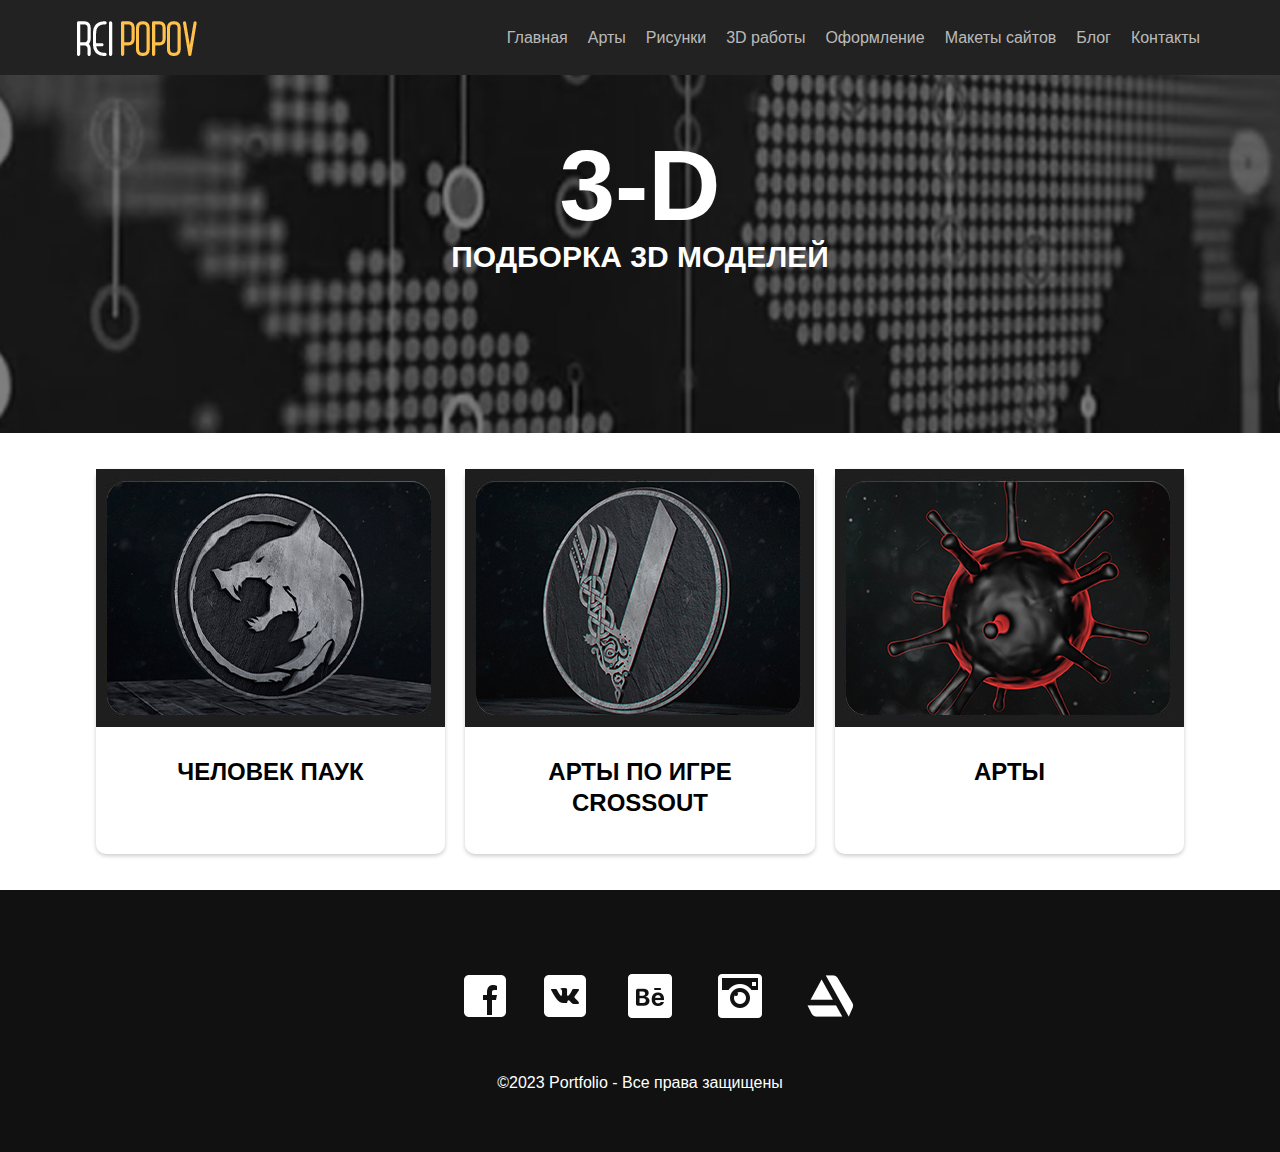
==== 3d_works.html @ 27c58005 "Add files via upload" ====
<!DOCTYPE html>
<html lang="en">
  <head>
    <meta charset="UTF-8" />
    <meta http-equiv="X-UA-Compatible" content="IE=edge" />
    <link rel="stylesheet" href="reset.css" />
    <link rel="stylesheet" href="style.css" />
    <title>Adaptive header for site</title>
    
  </head>
  <body>
    <nav class="navbar">
      <div class="container">
        <div class="navbar__wrap">
          <div class="hamb">
            <div class="hamb__field" id="hamb">
              <span class="bar"></span> <span class="bar"></span>
              <span class="bar"></span>
              
            </div>
          </div>
          <div class="logo">
            <img src="img/Logo/logo.png" alt="">
          </div>
          <ul class="menu" id="menu">
            <li><a href="index.html">Главная</a></li>
            <li><a href="art.html">Арты</a></li>
            <li><a href="drawings.html">Рисунки</a></li>
            <li><a href="3d_works.html">3D работы</a></li>
            <li><a href="design.html">Оформление</a></li>
            <li><a href="layouts.html">Макеты сайтов</a></li>
            <li><a href="blog.htm">Блог</a></li>
            <li><a href="contacts.html">Контакты</a></li>
          </ul>
        </div>
      </div>
    </nav>
    <div class="popup" id="popup"></div>

     <!-- Продолжение вашего кода .. -->
     <script src="./script.js"></script>


     <!--Intro-->
   <div class="intro_3d">
      <div class="container">
         <div class="intro_inner">
            <h3 class="span"> 3-D</h3>
            <h1 class="intro_title"> Подборка 3D моделей</h1>
          

         </div>

      </div>
   </div>

   <main class="section">
      <div class="container">
         
        <ul class="projects">
          <li class="project"> 
              <a href="./img/Content/Content_3D/3D NOM 1.jpg">
                  <img src="./img/Content/Content_3D/3D1.png" alt="Project img" class="project__img">
                  <h3 class="project__title">ЧЕЛОВЕК ПАУК</h3>
                  
              </a>
          </li>
              <li class="project">
                  <a href="./img/Content/Content_3D/3D NOM 2.jpg">
                      <img src="./img/Content/Content_3D/3D2.png" alt="Project img" class="project__img">
                      <h3 class="project__title"> АРТЫ ПО ИГРЕ CROSSOUT</h3>
                  </a>
              </li>
              <li class="project">
                  <a href="./img/Content/Content_3D/3D NOM 3.jpg">
                      <img src="./img/Content/Content_3D/3D3.png" alt="Project img" class="project__img">
                      <h3 class="project__title">АРТЫ</h3>
                  </a>
              </li>

          
          </ul>
      </div>
  </main>
  
  <footer class="footer">
    <div class="container">
        <div class="footer__wrapper">
            <ul class="social">
                <li class="social__item"><a href="#!"><img src="./img/Icons/iconka1.png" alt="Link"></a></li >
                <li class="social__item"><a href=" https://vk.com/reipopov"><img src="./img/Icons/iconka2.png" alt="Link"></a></li>
                <li class="social__item"><a href="#!"><img src="./img/Icons/iconka3.png" alt="Link"></a></li>
                <li class="social__item"><a href="#!"><img src="./img/Icons/iconka4.png" alt="Link"></a></li>
                <li class="social__item"><a href="#!"><img src="./img/Icons/iconka5.png" alt="Link"></a></li>
            </ul>
            <div class="copyright">
                <p>©2023 Portfolio - Все права защищены</p>
                
            </div>
        </div>
    </div>
 </footer>
---- style.css ----
body {
    margin: 0;
    font-family: 'Raleway', 'sans-serif';
    font-size: 14px;
    color: #ffffff;

}

*,
*:before,
*::after {
    box-sizing: border-box;
}
/* Отсуствие маркеров===================================*/
li {
    display: inline-block;
  }



a, u {
    text-decoration: none;
  }

h1,
h2,
h3,
h4,
h5,
h6 {
    margin: 0;
}

p {
    margin: 0 0 10px;
}

/* Container===================================*/
.container {
    width: 100%;
    max-width: 1170px;
    margin: 0 auto;
}

/* Header===================================*/
.header {
    width: 100%;
    height: 100px;
    position: absolute;
    top: 0;
    left: 0;
    z-index: 1000;
    height: 100px;
    background-color: #181818;
    
}

.header__inner {
    display: flex;
    justify-content: space-between;
    align-items: center;
    padding: 35px 0;
  

}

/* Nav===================================*/
.nav {
    display: flex;
    font-size: 15px;
    font-weight: 700;
    text-transform: uppercase;
    
}

.nav__link {
    margin-left: 20px;
    color: #fff;
    text-decoration: none;
    opacity: 0.75;
}

.nav__link:first-child {
    margin-left: 0%;
}

.nav__link:hover {
    opacity: 100;
    text-decoration: underline;
    color: #ffb13d;
    transition: opacity .1s linear;
    text-decoration: none;
}


/* Интро главной ===================================*/
.intro {
    display: flex;
    flex-direction: column;
    justify-content: center;
    height: 900px;
    padding: 100px; /* Была ошибка в написании: 100x -> 100px */
    background: url("img/Intro/intro.JPG") center no-repeat;
    background-size: cover; /* Автоматическое масштабирование изображения */
    width: 100%; /* Ширина контейнера будет равна 100% */
    padding: 200px 0;
  }
/* Интро страницы Арт===================================*/
  .intro_art {
    display: flex;
    flex-direction: column;
    justify-content: center;
    align-items: center; /* Чтобы текст был по центру по горизонтали */
    height: 600px; /* Была ошибка в написании: 600x -> 600px */
    padding: 130px 0; /* Отступы сверху и снизу по 40 пикселей */
    background: url("img/intro_art/intro_art1.jpg") center no-repeat;
    background-size: cover; /* Автоматическое масштабирование изображения */
    width: 100%; /* Ширина контейнера будет равна 100% */
  }
  
  .intro_art .text-container {
    text-align: center; /* Выравниваем текст по центру */
  }
  /* Добавим медиа-запросы для адаптивности */
  @media (max-width: 930px) {
    /* Изменение высоты баннера при ширине экрана менее 930px */
    .intro_art  {
        height: 350px; /* Уменьшим высоту баннера на 350px */
    }
}
  





/* Интро страницы Макетов ux===================================*/
.intro_maketux {
    display: flex;
    flex-direction: column;
    justify-content: center;
    align-items: center; /* Чтобы текст был по центру по горизонтали */
    height: 600px; /* Была ошибка в написании: 600x -> 600px */
    padding: 130px 0; /* Отступы сверху и снизу по 40 пикселей */
    background: url("img/Intro_maketux/intro_maketux.jpg") center no-repeat;
    background-size: cover; /* Автоматическое масштабирование изображения */
    width: 100%; /* Ширина контейнера будет равна 100% */
  }
  
  .intro_art .text-container {
    text-align: center; /* Выравниваем текст по центру */
  }
  /* Добавим медиа-запросы для адаптивности */
  @media (max-width: 930px) {
    /* Изменение высоты баннера при ширине экрана менее 930px */
    .intro_maketux {
        height: 350px; /* Уменьшим высоту баннера на 350px */
    }
}
  















/* Интро страницы рисунков===================================*/
  .intro_drawings {
    display: flex;
    flex-direction: column;
    justify-content: center;
    align-items: center; /* Чтобы текст был по центру по горизонтали */
    height: 600px; /* Была ошибка в написании: 600x -> 600px */
    padding: 130px 0; /* Отступы сверху и снизу по 40 пикселей */
    background: url("img/intro_drawings/intro_drawings1.jpg") center no-repeat;
    background-size: cover; /* Автоматическое масштабирование изображения */
    width: 100%; /* Ширина контейнера будет равна 100% */
  }
  
  .intro_drawings .text-container {
    text-align: center; /* Выравниваем текст по центру */
  }

  /* Добавим медиа-запросы для адаптивности */
@media (max-width: 930px) {
    /* Изменение высоты баннера при ширине экрана менее 930px */
    .intro_drawings {
        height: 350px; /* Уменьшим высоту баннера на 350px */
    }
}


  
/* Интро страницы контакты===================================*/
.intro_contact {
    display: flex;
    flex-direction: column;
    justify-content: center;
    align-items: center; /* Чтобы текст был по центру по горизонтали */
    height: 600px; /* Была ошибка в написании: 600x -> 600px */
    padding: 130px 0; /* Отступы сверху и снизу по 40 пикселей */
    background: url("img/intro_contact/intro_contact1.jpg") center no-repeat;
    background-size: cover; /* Автоматическое масштабирование изображения */
    width: 100%; /* Ширина контейнера будет равна 100% */
  }
  
  .intro_contact .text-container {
    text-align: center; /* Выравниваем текст по центру */
  }

/* Добавим медиа-запросы для адаптивности */
@media (max-width: 930px) {
    /* Изменение высоты баннера при ширине экрана менее 930px */
    .intro_contact{
        height: 350px; /* Уменьшим высоту баннера на 350px */
    }
}

/* Интро страницы 3Д===================================*/
.intro_3d {
    display: flex;
    flex-direction: column;
    justify-content: center;
    align-items: center; /* Чтобы текст был по центру по горизонтали */
    height: 600px; /* Была ошибка в написании: 600x -> 600px */
    padding: 130px 0; /* Отступы сверху и снизу по 40 пикселей */
    background: url("img/intro_3d/intro_3d.jpg") center no-repeat;
    background-size: cover; /* Автоматическое масштабирование изображения */
    width: 100%; /* Ширина контейнера будет равна 100% */
  }
  
  .intro_contact .text-container {
    text-align: center; /* Выравниваем текст по центру */
  }

/* Добавим медиа-запросы для адаптивности */
@media (max-width: 930px) {
    /* Изменение высоты баннера при ширине экрана менее 930px */
    .intro_3d {
        height: 350px; /* Уменьшим высоту баннера на 350px */
    }
}


  
  

/* Интро страницы рисунков===================================*/
.intro_news1 {
    display: flex;
    flex-direction: column;
    justify-content: center;
    align-items: center; /* Чтобы текст был по центру по горизонтали */
    height: 250px; /* Была ошибка в написании: 600x -> 600px */
    padding: 130px 0; /* Отступы сверху и снизу по 40 пикселей */
    background: url("img/intro_news1/intro_news1.png") center no-repeat;
    background-size: cover; /* Автоматическое масштабирование изображения */
    width: 100%; /* Ширина контейнера будет равна 100% */
  }
  
  .intro_news1 .text-container {
    text-align: center; /* Выравниваем текст по центру */
  }








/* Интро страницы Блог =================================== */
.intro_blog {
    display: flex;
    flex-direction: column;
    justify-content: center;
    align-items: center;
    height: 600px;
    padding: 130px 0;
    background: url("img/intro_3d/intro_3d.jpg") center no-repeat;
    background-size: cover;
    width: 100%;
}

.intro_blog .container {
    text-align: center;
}

/* Добавим медиа-запросы для адаптивности */
@media (max-width: 930px) {
    /* Изменение высоты баннера при ширине экрана менее 930px */
    .intro_blog {
        height: 350px; /* Уменьшим высоту баннера на 350px */
    }
}


/* Интро страницы UX =================================== */
.intro_ux {
    display: flex;
    flex-direction: column;
    justify-content: center;
    align-items: center;
    height: 600px;
    padding: 130px 0;
    background: url("img/intro_3d/intro_3d.jpg") center no-repeat;
    background-size: cover;
    width: 100%;
}

.intro_blog .container {
    text-align: center;
}

/* Добавим медиа-запросы для адаптивности */
@media (max-width: 930px) {
    /* Изменение высоты баннера при ширине экрана менее 930px */
    .intro_ux {
        height: 350px; /* Уменьшим высоту баннера на 350px */
    }
}




/* Интро страницы Блог =================================== */
.intro_ux1 {
    display: flex;
    flex-direction: column;
    justify-content: center;
    align-items: center;
    height: 600px;
    padding: 130px 0;
    background: url("img/intro_uxwebsite1\ эки\ дос/intro_drawings1.jpg") center no-repeat;
    background-size: cover;
    width: 100%;
}
/* Добавим медиа-запросы для адаптивности */
@media (max-width: 930px) {
    /* Изменение высоты баннера при ширине экрана менее 930px */
    .intro_ux1 {
        height: 350px; /* Уменьшим высоту баннера на 350px */
    }
}



   /* Биография на главной "Обо мне"===================================*/

  .biography {
    
    font-size: 16px; /* Размер текста */
    color: black; /* Цвет текста */
    font-family: 'Roboto', sans-serif; /* Шрифт Roboto или аналогичный */
    
    /* Другие свойства, если необходимо */
    width: 100%;
    margin: 0 auto;
    width: 100%;
    max-width: 1170px;
    margin: 0 auto;
    

  }

  
  

  .biography2 {
    
    font-size: 16px; /* Размер текста */
    color: black; /* Цвет текста */
    font-family: 'Roboto', sans-serif; /* Шрифт Roboto или аналогичный */
    
    /* Другие свойства, если необходимо */
    width: 100%;
    margin: 0 auto;
    width: 100%;
    max-width: 1170px;
    margin: 0 auto;
    padding: 10px 10px 10px;
    
    

  }
  .otstupy-izobrazheniye-slevo img {
    float: left;
    padding: 0 18px 18px 0;
    }




 



/* Мои скилы в программах */
.skills {
    text-align: right; /* Выравниваем текст по правому краю */
    padding-right: 20px; /* Добавляем правый отступ */
    line-height: 40px; /* Устанавливаем высоту строки для вертикального выравнивания текста внутри полосы навыка и расширения высоты контейнера */
    color: white; /* Цвет текста белый */
}

/* Каждый навык со своими стилями и закругленными углами */
.html {
    width: 90%;
    background-color: #1f1f1f; /* Зеленый цвет фона */
    border-radius: 20px; /* Закругление углов на 20px */
}

.css {
    width: 80%;
    background-color: #1f1f1f; /* Синий цвет фона */
    border-radius: 20px; /* Закругление углов на 20px */
}

.js {
    width: 70%;
    background-color: #303030; /* Красный цвет фона */
    border-radius: 20px; /* Закругление углов на 20px */
}

.php {
    width: 60%;
    background-color: #303030; /* Темно-серый цвет фона */
    border-radius: 20px; /* Закругление углов на 20px */
}
  
  



/* Прямоугольник===================================*/
.intro_inner {
    width: 100%;
    max-width: 970px;
    margin: 0 auto;
    text-align: center;
}
 
.intro_title {
    margin: 0 0 30px;
    font-family: 'Open Sans', Sans-serif;
    font-size: 30px;
    line-height: 1.1;
    color: #fff;
    font-weight: 700;
    text-transform: uppercase;
    text-align: center;
    
}


/* Button===================================*/
.btn {
    display: inline-block;
    background: #ffb13d;
    color: rgb(43, 43, 43);
    padding: 1rem 1.1rem;
    text-decoration: none;
    border-radius: 4px;
    text-decoration: none;


    
}


/* Feature===================================*/
.features {
    display: flex;
    flex-wrap: wrap;
    margin: 100px 0;
}

.features_item {
    padding: 0 20px;
    width: 33.33333%;
    margin:25px 0 ;

    text-align: center;
    color: #000; 
}

.features_icon{
    margin-bottom: 25px;

}

.features_title{
    margin-bottom: 20px;
    font-size: 14px;
    color:  #2d3033;
    font-weight: 700;
    text-transform:uppercase ;
 
}
 
.features_text{
     font-size:14px;
     line-height: 1.5;
     color: #6c7279

}

/* Добавим медиа-запрос БЛОКА */
.span {
    margin: 0 0px 30px;
    margin-top: 30px;
    font-family: 'Open Sans', Sans-serif;
    font-size: 100px;
    line-height: 1.1;
    color: #fff;
    font-weight: 700;
    text-transform: uppercase;
    text-align: center;
    width: 100%;
    max-width: 1170px;
    margin: 0 auto;
}

/* Добавим медиа-запрос для адаптивности */
@media (max-width: 930px) {
    .span {
        font-size: 50px; /* Изменяем размер шрифта на 20px при ширине экрана менее 500px */
    }
}




.span2{
    margin: 0 0 30px;
    margin-top: 30px;
    font-family: 'Open Sans', Sans-serif;
    font-size: 50px;
    line-height: 1.1;
    color: #111111;
    font-weight: 700;
    text-transform: uppercase;
    text-align: center;
    

}


.intro_title1 {
    margin: 0 0 30px;
    font-family: 'Open Sans', Sans-serif;
    font-size: 30px;
    line-height: 1.1;
    color: rgb(0, 0, 0);
    font-weight: 700;
    text-transform: uppercase;
    text-align: center;


}



/* Projects по категориям */

.projects {
    display: flex;
    justify-content: center;
    flex-wrap: wrap;
    column-gap: 10px;
    row-gap: 30px;
    padding: 20px 20px;
}

.project {
    max-width: 350px;
    background-color: var(--project-card-bg);
    box-shadow: var(--box-shadow);
    border-radius: 10px;
    margin: 0 5px; /* Добавляем отступ по бокам (10px) */
    box-shadow: 0px 2px 4px rgba(5, 5, 5, 0.2);
    /* время появления тени */
    transition: box-shadow 0.5s;
}

.project:hover {
    /* тень при наведении */
    box-shadow: 0px 6px 15px rgba(5, 5, 5, 0.2);
}

.project__img1 {
    border-radius: 15px;
    display: block;
    margin: 0 auto; /* Центрировать изображение по горизонтали */
    margin-top: 0px; /* Добавить верхний отступ для выравнивания по тексту */
}

.project__title {
    padding: 15px 20px 25px;
    font-weight: 700;
    font-size: 24px;
    line-height: 1.3;
    color: var(--project-card-text);
    text-align: center;
    color: #000000; /* Изначальный цвет текста (черный) */
    text-decoration: none;
    margin-top: 10px;
    margin-bottom: 10px;
    display: flex;
    justify-content: center;
    flex-wrap: wrap;
    column-gap: 10px;
    row-gap: 10px;
}

.project__title:hover {
    color: #ffb62f; /* Цвет текста при наведении (красный) */
    text-decoration: none !important; /* Убираем подчеркивание при наведении */
}

/* Project details */

.project-details {
    
    
    margin: 0 auto;
    max-width: 865px;
    display: flex;
    flex-direction: column;
    align-items: center;
    text-align: center;
    
}

.project-details__cover {
    max-width: 100%;
    margin-bottom: 40px;
    box-shadow: 0px 15px 35px rgba(0, 0, 0, 0.25);
    border-radius: 50px;
    width: 60px;
    
}

.project-details__desc {
    
    margin-bottom: 30px;
    font-weight: 700;
    font-size: 24px;
    line-height: 1.3;
}



/* Content list */
.content-list {
    margin: 0 auto;
    max-width: 570px;
    display: flex;
    flex-direction: column;
    align-items: center;
    row-gap: 40px;
    text-align: center;
    
}

.content-list a {
    color: var(--accent);
}

.content-list__item {
    font-size: 18px;
    line-height: 1.5;
}

.content-list__item p + p {
    margin-top: 0.5em;
}





/* Новостной блок */
.news-item {
    display: flex;
    align-items: flex-start; /* Align items to the top */
    margin-bottom: 20px; /* Add some space between news items */
    background-color: #fff;
    border-radius: 10px;
    box-shadow: 0 0 20px rgba(0, 0, 0, 0.1);
    padding: 20px;
}
/* Добавим медиа-запросы для адаптивности */
@media (max-width: 500px) {
    /* Изменение стилей для блока при ширине экрана менее 768px */
    .news-content {
        display: block; /* Сделаем блок столбцовым для мобильных устройств */
        padding: 10px; /* Уменьшим отступы */
    }
}
@media (max-width: 500px) {
    /* Изменение стилей для блока при ширине экрана менее 768px */
    .news-content2 {
        display: block; /* Сделаем блок столбцовым для мобильных устройств */
        padding: 10px; /* Уменьшим отступы */
    }
}






.news-item .project__img {
    border-radius: 15px;
    margin-right: 20px; /* Adjust the margin between image and text */
    max-width: 200px; /* Adjust the maximum width of the image */
}

.news-item .news-content {
    flex: 1;
    margin-left: 10px; /* Add left margin to create space between image and text */
}

.news-item .project__title2 {
    font-weight: 700;
    font-size: 24px;
    line-height: 1.3;
    margin-bottom: 10px;
    text-decoration: none;
    color: #000000;
}

.news-item .news-text {
    font-weight: 400;
    font-size: 16px;
    line-height: 1.5;
    color: #000000;
    margin-bottom: 10px; /* Add some space below the description */
}

.news-item .read-more-button {
    background-color: #000;
    color: #fff;
    padding: 10px 20px;
    border: none;
    border-radius: 5px;
    cursor: pointer;
}

.news-item .read-more-button:hover {
    background-color: #252525; /* Light gray on hover */
}


/* Apply styles for screens with a maximum width of 900px */
@media (max-width: 900px) {
    .news-item {
        flex-direction: column;
        align-items: flex-start; /* Align items to the top */
    
        }
        .news-item {
            align-items: center; /* Align items to the center */
        }
    }



    .news-item .project__img {
        margin-bottom: 10px; /* Add some space below the image */
        margin-right: 0; /* Remove margin to image */
    }













/* box с тенью для uxweb */
.ux {
    display: flex;
    align-items: flex-start;
    margin-bottom: 20px;
    background-color: #fff;
    border-radius: 10px;
    box-shadow: 0 0 20px rgba(0, 0, 0, 0.1);
    padding: 25px;
    max-width: 100%; /* Максимальная ширина изображения равна ширине контейнера */
    height: auto; /* Позволяет изображению сохранять пропорции при уменьшении ширины */
}
.ux.project__img {
    border-radius: 10px;
    margin-right: 10px; /* Adjust the margin between image and text */
    max-width: 1100px; /* Adjust the maximum width of the image */
    display: flex;
    align-items: flex-start; /* Align items to the top */
    padding: 25px;
    
    max-width: 100%;
    height: auto;
}

.ux .news-content {
    flex: 1;
    margin-left: 10px; /* Add left margin to create space between image and text */
}

.ux .project__title2 {
    font-weight: 700;
    font-size: 24px;
    line-height: 1.3;
    margin-bottom: 10px;
    text-decoration: none;
    color: #000000;
}

.ux .news-text {
    font-weight: 400;
    font-size: 16px;
    line-height: 1.5;
    color: #000000;
    margin-bottom: 10px; /* Add some space below the description */
}




























/* Content list */

.content-list2 {
    margin: 0 auto;
    max-width: 570px;
    display: flex;
    flex-direction: column;
    align-items: center;
    row-gap: 40px;
    text-align: center;
    
}

.content-list2 a {
    color: var(--accent);
}

.content-list__item2 {
    font-size: 18px;
    line-height: 1.5;
}

.content-list__item2 p + p {
    margin-top: 0.5em;
}











/* Contacts*/

body5 {
    font-family: Arial, sans-serif;
    display: flex;
    justify-content: center;
    align-items: center;
    height: 100vh;
    margin: 0;
    background-color: #ffffff;
}

.container5 {
    width: 70%;
    max-width: 800px;
    margin: 0 auto; /* Центрирование контейнера */
    padding: 30px;
    background-color: #fff;
    border-radius: 10px;
    box-shadow: 0 0 20px rgba(0, 0, 0, 0.1);
}

.container5 h2 {
    text-align: center;
    margin-bottom: 20px;
}

.contact-form label {
    display: block;
    margin-bottom: 5px;
}

.contact-form input, 
.contact-form textarea {
    width: calc(100% - 20px); /* Учитываем отступы */
    padding: 10px;
    margin-bottom: 15px;
    border: 1px solid #ccc;
    border-radius: 5px;
    display: block;
    box-sizing: border-box; /* Учитываем отступы и границы в общей ширине элемента */
    box-shadow: 0 2px 5px rgba(0, 0, 0, 0.1); /* Воздушные тени */
}

.contact-form button {
    padding: 10px 20px;
    border: none;
    border-radius: 5px;
    background-color: #0f0f0f;
    color: #fff;
    font-size: 16px;
    cursor: pointer;
    display: block;
    width: 100%; /* Занимает всю доступную ширину */
}

.contact-form button:hover {
    background-color: #333333;
}


/* Add styles for the social icons */
.social-icons {
    display: flex;
    justify-content: flex-start;
    margin-bottom: 20px;
}

.social-icons a {
    font-size: 24px;
    margin-right: 10px;
    color: #000; /* Adjust the color as needed */
    text-decoration: none;
}

.social-icons a:hover {
    color: #ffd13a; /* Light gray on hover */
}


/* Биография "Обо мне" */
.news-item2 {
    display: flex;
    align-items: flex-start; /* Align items to the top */
    margin-bottom: 20px; /* Add some space between news items */
    background-color: #fff;
    border-radius: 10px;
    box-shadow: 0 0 20px rgba(0, 0, 0, 0.1);
    padding: 20px;
}

.news-item2 .project__img2 {
    border-radius: 15px;
    margin-right: 20px; /* Adjust the margin between image and text */
    max-width: 200px; /* Adjust the maximum width of the image */
}

.news-item2 .news-content2 {
    flex: 1;
    margin-left: 10px; /* Add left margin to create space between image and text */
}

.news-item2 .project__title2 {
    font-weight: 700;
    font-size: 24px;
    line-height: 1.3;
    margin-bottom: 10px;
    text-decoration: none;
    color: #000000;
}

.news-item2 .news-text2 {
    font-weight: 400;
    font-size: 16px;
    line-height: 1.5;
    color: #000000;
    margin-bottom: 10px; /* Add some space below the description */
}

.news-item2 .read-more-button {
    background-color: #000;
    color: #fff;
    padding: 10px 20px;
    border: none;
    border-radius: 5px;
    cursor: pointer;
}

.news-item2 .read-more-button:hover {
    background-color: #252525; /* Light gray on hover */
}

/* Добавим медиа-запрос для адаптивности */
@media (max-width: 700px) {
    /* Изменение порядка отображения элементов при ширине экрана менее 700px */
    .news-item2 {
        flex-direction: column; /* Изменяем направление блока на столбцовое */
    }

    .news-item2 .project__img2 {
        margin-bottom: 10px; /* Отступ между изображением и текстом */
        max-width: 100%; /* Изображение будет занимать всю ширину блока */
    }
}
/* Добавим медиа-запрос для адаптивности */





/* Новость 1 в Блоге */

    .header {
        text-align: center;
        text-transform: uppercase;
        color: black;
        font-size: 16px;
      }
      
      .text {
        color: black;
        font-size: 16px;
      }

    
    
      h3 {
        color: black; /* Устанавливаем черный цвет текста */
      }
 




/* Отступ для social-icons */
.social-icons {
    display: flex;
    justify-content: center; /* Центрируем иконки */
    margin-bottom: 20px;
}

.social-icons a {
    font-size: 24px;
    margin: 0 5px; /* Добавляем отступ между иконками */
    color: #000;
    text-decoration: none;
}

.social-icons a:hover {
    color: #ffd13a;
}


/* Make the links transparent */
.biography a {
    opacity: 0.3;
    transition: opacity 0.3s ease;
}

/* Change the opacity on hover */
.biography a:hover {
    opacity: 1;
}




/* Style the links */
.biography a {
    color: #8f8f8f; /* Light gray color */
    transition: color 0.3s ease;
}

/* Change the color on hover */
.biography a:hover {
    color: rgb(255, 195, 82); /* Blue color on hover */
}

/* Rest of your CSS styles... */


/* Медиа-запрос для адаптации стилей на маленьких экранах (мобильные устройства) */
@media (max-width: 767px) {
    .container5 {
        width: 90%;
    }
}




/* Стили для блоков с отзывами */
.testimonials {
    display: flex;
    justify-content: space-between;
    flex-wrap: wrap; /* Разрешить перенос блоков на новую строку */
    margin: -20px; /* Отрицательный отступ, чтобы компенсировать положительный отступ внутри блока отзыва */
}

.testimonial {
    width: 350px; /* Фиксированная ширина блока отзыва (больше 950px) */
    height: 500px; /* Фиксированная высота блока отзыва (больше 950px) */
    background-color: #fff;
    border-radius: 10px;
    padding: 20px;
    box-shadow: 0px 2px 4px rgba(5, 5, 5, 0.2);
    /* Box shadow для "плавающего" эффекта */
    display: flex;
    flex-direction: column;
    align-items: center;
    margin: 20px; /* Отступ между блоками */
}

/* Медиа-запрос для адаптивности при ширине экрана менее 950px */
@media (max-width: 950px) {
    .testimonial {
        width: 350px; /* Фиксированная ширина блока отзыва при адаптации (менее 950px) */
        height: 500px; /* Фиксированная высота блока отзыва при адаптации (менее 950px) */
        margin: 20px auto; /* Центрирование блоков по горизонтали и отступ между блоками */
    }
}

/* Стили для изображения, имени и информации внутри блока отзыва (можете оставить как есть) */
.testimonial__image img {
    width: 100%;
    border-radius: 50%;
    margin-bottom: 5px;
}

.testimonial__name {
    font-size: 20px;
    font-weight: bold;
    margin-bottom: 5px;
    background-color: #ebebeb;
    border-radius: 10px; /* Добавлено свойство для закругления краев */
    padding: 5px 10px; /* Добавлен отступ для имени */
}

.testimonial__info {
    text-align: center;
}

.testimonial__comment {
    font-size: 16px;
    color: #666;
}




.image-container {
    cursor: pointer;
}

.image-container img {
    max-width: 100%;
    max-height: 100%;
}

.image-container.fullscreen {
    position: fixed;
    top: 0;
    left: 0;
    width: 100%;
    height: 100%;
    z-index: 999;
    background-color: rgba(0, 0, 0, 0.9);
    display: flex;
    justify-content: center;
    align-items: center;
}








































/* Footer */

.footer {
    margin-top: auto;
    padding: 60px 0 50px;
    background-color: rgb(17, 17, 17);
    color: var(--header-text);
}

.footer__wrapper {
    display: flex;
    flex-direction: column;
    align-items: center;
    row-gap: 27px;
}

.social {
    display: flex;
    column-gap: 30px;
    align-items: center;
}

.copyright {
    font-size: 16px;
}

.copyright p + p {
    margin-top: 0.5em;
}



.text-with-margin {
    margin-top: 30px;
    margin-bottom: 30px;
    display: flex;
    justify-content: center;
    flex-wrap: wrap;
    column-gap: 35px;
    row-gap: 35px;
    color: #000;
  }



 html {
    height: 100%;
  }
  
  .centered-container {
    text-align: center;
  }
  
        
     
  
  @import url("https://fonts.googleapis.com/css2?family=Roboto:ital,wght@0,100;0,300;0,400;0,500;0,700;0,900;1,100;1,300;1,400;1,500;1,700;1,900&display=swap");

  html {
    box-sizing: border-box;
    height: 100%;
  }
  
  *,
  *::after,
  *::before {
    box-sizing: inherit;
  }
  
  body {
    display: flex;
    flex-direction: column;
    font-family: "Roboto", sans-serif;
    font-size: 16px;
    line-height: 1.2;
    height: 100%;
  }
  
  .container {
    width: 100%;
    max-width: 1170px;
    margin: 0 auto;
    height: 100%;
    padding: 0 15px;
  }
  
  .navbar {
    position: fixed;
    left: 0;
    top: 0;
    width: 100%;
    height: 75px;
    background: #222222;
  }
  
  .navbar__wrap {
    display: flex;
    justify-content: space-between;
    height: 100%;
  }
  
  .hamb {
    display: none;
  }
  
  .popup {
    display: none;
  }
  
  .logo {
    text-decoration: none;
    color: #fff;
    font-size: 20px;
    font-weight: bold;
    text-transform: uppercase;
    display: flex;
    align-items: center;
  }
  
  .menu > li > a {
    text-decoration: none;
  }
  
  .navbar__wrap .menu {
    display: flex;
  }
  
  .navbar__wrap .menu > li {
    display: flex;
    align-items: stretch;
  }
  
  .navbar__wrap .menu > li > a {
    display: flex;
    align-items: center;
    padding: 0 10px;
    color: rgba(255, 255, 255, 0.7);
  }
  
  .navbar__wrap .menu > li > a:hover {
    color: #ffb62f;
  }


  @media (max-width: 1170px) {
    .navbar__wrap .menu {
      display: none;
    }
  
    .hamb {
      display: flex;
      align-items: center;
    }
  
    .hamb__field {
      padding: 10px 20px;
      cursor: pointer;
    }
  
    .bar {
      display: block;
      width: 30px;
      height: 3px;
      margin: 6px auto;
      background-color: #fff;
      transition: 0.2s;
    }
  
    .popup {
      position: fixed;
      top: 75px;
      left: -100%;
      width: 100%;
      height: 100%;
      background-color: #fff;
      z-index: 100;
      display: flex;
      transition: 0.3s;
    }
  
    .popup.open {
      left: 0;
    }
  
    .popup .menu {
      width: 100%;
      height: 100%;
      display: flex;
      flex-direction: column;
      align-items: center;
      justify-content: start;
      padding: 50px 0;
      overflow: auto;
    }
  
    .popup .menu > li {
      width: 100%;
    }
  
    .popup .menu > li > a {
      width: 100%;
      display: flex;
      justify-content: center;
      padding: 20px 0;
      font-size: 20px;
      font-weight: bold;
      color: #3f3f3f;
    }
  
    .popup .menu > li > a:hover {
      background-color: rgba(77, 77, 77, 0.226);
    }
  
    .hamb__field.active .bar:nth-child(2) {
      opacity: 0;
    }
  
    .hamb__field.active .bar:nth-child(1) {
      transform: translateY(8px) rotate(45deg);
    }
  
    .hamb__field.active .bar:nth-child(3) {
      transform: translateY(-8px) rotate(-45deg);
    }
  
    body.noscroll {
      overflow: hidden;
    }
  }
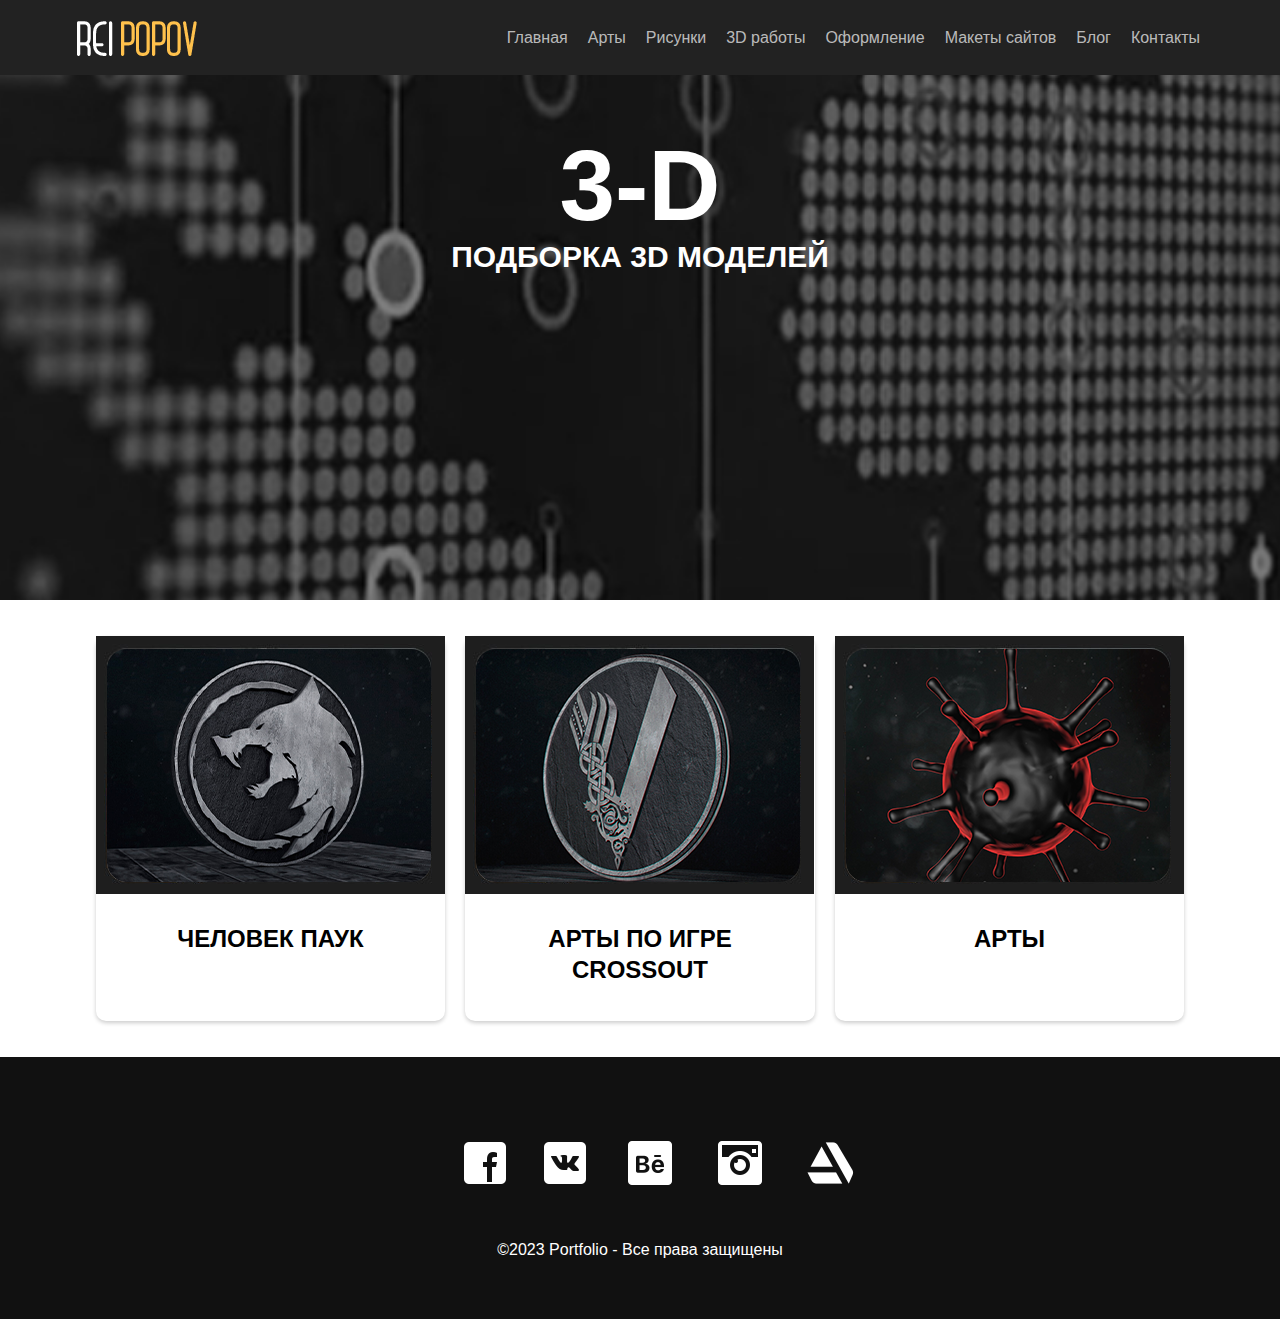
==== commit 1e643338: "Update 3d_works.html" ====
--- a/3d_works.html
+++ b/3d_works.html
@@ -1,105 +1,111 @@
-<!DOCTYPE html>
-<html lang="en">
-  <head>
-    <meta charset="UTF-8" />
-    <meta http-equiv="X-UA-Compatible" content="IE=edge" />
-    <link rel="stylesheet" href="reset.css" />
-    <link rel="stylesheet" href="style.css" />
-    <title>Adaptive header for site</title>
-    
-  </head>
-  <body>
-    <nav class="navbar">
-      <div class="container">
-        <div class="navbar__wrap">
-          <div class="hamb">
-            <div class="hamb__field" id="hamb">
-              <span class="bar"></span> <span class="bar"></span>
-              <span class="bar"></span>
-              
-            </div>
-          </div>
-          <div class="logo">
-            <img src="img/Logo/logo.png" alt="">
-          </div>
-          <ul class="menu" id="menu">
-            <li><a href="index.html">Главная</a></li>
-            <li><a href="art.html">Арты</a></li>
-            <li><a href="drawings.html">Рисунки</a></li>
-            <li><a href="3d_works.html">3D работы</a></li>
-            <li><a href="design.html">Оформление</a></li>
-            <li><a href="layouts.html">Макеты сайтов</a></li>
-            <li><a href="blog.htm">Блог</a></li>
-            <li><a href="contacts.html">Контакты</a></li>
-          </ul>
-        </div>
-      </div>
-    </nav>
-    <div class="popup" id="popup"></div>
-
-     <!-- Продолжение вашего кода .. -->
-     <script src="./script.js"></script>
-
-
-     <!--Intro-->
-   <div class="intro_3d">
-      <div class="container">
-         <div class="intro_inner">
-            <h3 class="span"> 3-D</h3>
-            <h1 class="intro_title"> Подборка 3D моделей</h1>
-          
-
-         </div>
-
-      </div>
-   </div>
-
-   <main class="section">
-      <div class="container">
-         
-        <ul class="projects">
-          <li class="project"> 
-              <a href="./img/Content/Content_3D/3D NOM 1.jpg">
-                  <img src="./img/Content/Content_3D/3D1.png" alt="Project img" class="project__img">
-                  <h3 class="project__title">ЧЕЛОВЕК ПАУК</h3>
-                  
-              </a>
-          </li>
-              <li class="project">
-                  <a href="./img/Content/Content_3D/3D NOM 2.jpg">
-                      <img src="./img/Content/Content_3D/3D2.png" alt="Project img" class="project__img">
-                      <h3 class="project__title"> АРТЫ ПО ИГРЕ CROSSOUT</h3>
-                  </a>
-              </li>
-              <li class="project">
-                  <a href="./img/Content/Content_3D/3D NOM 3.jpg">
-                      <img src="./img/Content/Content_3D/3D3.png" alt="Project img" class="project__img">
-                      <h3 class="project__title">АРТЫ</h3>
-                  </a>
-              </li>
-
-          
-          </ul>
-      </div>
-  </main>
-  
-  <footer class="footer">
-    <div class="container">
-        <div class="footer__wrapper">
-            <ul class="social">
-                <li class="social__item"><a href="#!"><img src="./img/Icons/iconka1.png" alt="Link"></a></li >
-                <li class="social__item"><a href=" https://vk.com/reipopov"><img src="./img/Icons/iconka2.png" alt="Link"></a></li>
-                <li class="social__item"><a href="#!"><img src="./img/Icons/iconka3.png" alt="Link"></a></li>
-                <li class="social__item"><a href="#!"><img src="./img/Icons/iconka4.png" alt="Link"></a></li>
-                <li class="social__item"><a href="#!"><img src="./img/Icons/iconka5.png" alt="Link"></a></li>
-            </ul>
-            <div class="copyright">
-                <p>©2023 Portfolio - Все права защищены</p>
-                
-            </div>
-        </div>
-    </div>
- </footer>
- 
- 
+<!DOCTYPE html>
+<html lang="en">
+  <head>
+    <meta charset="UTF-8" />
+    <meta http-equiv="X-UA-Compatible" content="IE=edge" />
+    <link rel="stylesheet" href="reset.css" />
+    <link rel="stylesheet" href="style.css" />
+    <title>Adaptive header for site</title>
+    <meta name="viewport" content="width=device-width, initial-scale=1"> 
+    <meta name="viewport"
+    content="width=device-width, user-scalable=no, initial-scale=1.0, maximum-scale=1.0, minimum-scale=1.0">
+<meta http-equiv="X-UA-Compatible" content="ie=edge">
+    
+  </head>
+  <body>
+    <nav class="navbar">
+      <div class="container">
+        <div class="navbar__wrap">
+          <div class="hamb">
+            <div class="hamb__field" id="hamb">
+              <span class="bar"></span> <span class="bar"></span>
+              <span class="bar"></span>
+              
+            </div>
+          </div>
+          <div class="logo">
+            <img src="img/Logo/logo.png" alt="">
+          </div>
+          <ul class="menu" id="menu">
+            <li><a href="index.html">Главная</a></li>
+            <li><a href="art.html">Арты</a></li>
+            <li><a href="drawings.html">Рисунки</a></li>
+            <li><a href="3d_works.html">3D работы</a></li>
+            <li><a href="design.html">Оформление</a></li>
+            <li><a href="layouts.html">Макеты сайтов</a></li>
+            <li><a href="blog.htm">Блог</a></li>
+            <li><a href="contacts.html">Контакты</a></li>
+          </ul>
+        </div>
+      </div>
+    </nav>
+    <div class="popup" id="popup"></div>
+
+     <!-- Продолжение вашего кода .. -->
+     <script src="./script.js"></script>
+
+
+     <!--Intro-->
+   <div class="intro_3d">
+      <div class="container">
+         <div class="intro_inner">
+            <h3 class="span"> 3-D</h3>
+            <h1 class="intro_title"> Подборка 3D моделей</h1>
+          
+
+         </div>
+
+      </div>
+   </div>
+
+   <main class="section">
+      <div class="container">
+         
+        <ul class="projects">
+          <li class="project"> 
+              <a href="./img/Content/Content_3D/3D NOM 1.jpg">
+                  <img src="./img/Content/Content_3D/3D1.png" alt="Project img" class="project__img">
+                  <h3 class="project__title">ЧЕЛОВЕК ПАУК</h3>
+                  
+              </a>
+          </li>
+              <li class="project">
+                  <a href="./img/Content/Content_3D/3D NOM 2.jpg">
+                      <img src="./img/Content/Content_3D/3D2.png" alt="Project img" class="project__img">
+                      <h3 class="project__title"> АРТЫ ПО ИГРЕ CROSSOUT</h3>
+                  </a>
+              </li>
+              <li class="project">
+                  <a href="./img/Content/Content_3D/3D NOM 3.jpg">
+                      <img src="./img/Content/Content_3D/3D3.png" alt="Project img" class="project__img">
+                      <h3 class="project__title">АРТЫ</h3>
+                  </a>
+              </li>
+
+          
+          </ul>
+      </div>
+  </main>
+  
+  <footer class="footer">
+    <div class="container">
+        <div class="footer__wrapper">
+            <ul class="social">
+                <li class="social__item"><a href="#!"><img src="./img/Icons/iconka1.png" alt="Link"></a></li >
+                <li class="social__item"><a href=" https://vk.com/reipopov"><img src="./img/Icons/iconka2.png" alt="Link"></a></li>
+                <li class="social__item"><a href="#!"><img src="./img/Icons/iconka3.png" alt="Link"></a></li>
+                <li class="social__item"><a href="#!"><img src="./img/Icons/iconka4.png" alt="Link"></a></li>
+                <li class="social__item"><a href="#!"><img src="./img/Icons/iconka5.png" alt="Link"></a></li>
+            </ul>
+            <div class="copyright">
+                <p>©2023 Portfolio - Все права защищены</p>
+                
+            </div>
+        </div>
+    </div>
+ </footer>
+ 
+</body>
+ 
+</html>
  --- a/style.css
+++ b/style.css
@@ -1,1484 +1,1681 @@
-body {
-    margin: 0;
-    font-family: 'Raleway', 'sans-serif';
-    font-size: 14px;
-    color: #ffffff;
-
-}
-
-*,
-*:before,
-*::after {
-    box-sizing: border-box;
-}
-/* Отсуствие маркеров===================================*/
-li {
-    display: inline-block;
-  }
-
-
-
-a, u {
-    text-decoration: none;
-  }
-
-h1,
-h2,
-h3,
-h4,
-h5,
-h6 {
-    margin: 0;
-}
-
-p {
-    margin: 0 0 10px;
-}
-
-/* Container===================================*/
-.container {
-    width: 100%;
-    max-width: 1170px;
-    margin: 0 auto;
-}
-
-/* Header===================================*/
-.header {
-    width: 100%;
-    height: 100px;
-    position: absolute;
-    top: 0;
-    left: 0;
-    z-index: 1000;
-    height: 100px;
-    background-color: #181818;
-    
-}
-
-.header__inner {
-    display: flex;
-    justify-content: space-between;
-    align-items: center;
-    padding: 35px 0;
-  
-
-}
-
-/* Nav===================================*/
-.nav {
-    display: flex;
-    font-size: 15px;
-    font-weight: 700;
-    text-transform: uppercase;
-    
-}
-
-.nav__link {
-    margin-left: 20px;
-    color: #fff;
-    text-decoration: none;
-    opacity: 0.75;
-}
-
-.nav__link:first-child {
-    margin-left: 0%;
-}
-
-.nav__link:hover {
-    opacity: 100;
-    text-decoration: underline;
-    color: #ffb13d;
-    transition: opacity .1s linear;
-    text-decoration: none;
-}
-
-
-/* Интро главной ===================================*/
-.intro {
-    display: flex;
-    flex-direction: column;
-    justify-content: center;
-    height: 900px;
-    padding: 100px; /* Была ошибка в написании: 100x -> 100px */
-    background: url("img/Intro/intro.JPG") center no-repeat;
-    background-size: cover; /* Автоматическое масштабирование изображения */
-    width: 100%; /* Ширина контейнера будет равна 100% */
-    padding: 200px 0;
-  }
-/* Интро страницы Арт===================================*/
-  .intro_art {
-    display: flex;
-    flex-direction: column;
-    justify-content: center;
-    align-items: center; /* Чтобы текст был по центру по горизонтали */
-    height: 600px; /* Была ошибка в написании: 600x -> 600px */
-    padding: 130px 0; /* Отступы сверху и снизу по 40 пикселей */
-    background: url("img/intro_art/intro_art1.jpg") center no-repeat;
-    background-size: cover; /* Автоматическое масштабирование изображения */
-    width: 100%; /* Ширина контейнера будет равна 100% */
-  }
-  
-  .intro_art .text-container {
-    text-align: center; /* Выравниваем текст по центру */
-  }
-  /* Добавим медиа-запросы для адаптивности */
-  @media (max-width: 930px) {
-    /* Изменение высоты баннера при ширине экрана менее 930px */
-    .intro_art  {
-        height: 350px; /* Уменьшим высоту баннера на 350px */
-    }
-}
-  
-
-
-
-
-
-/* Интро страницы Макетов ux===================================*/
-.intro_maketux {
-    display: flex;
-    flex-direction: column;
-    justify-content: center;
-    align-items: center; /* Чтобы текст был по центру по горизонтали */
-    height: 600px; /* Была ошибка в написании: 600x -> 600px */
-    padding: 130px 0; /* Отступы сверху и снизу по 40 пикселей */
-    background: url("img/Intro_maketux/intro_maketux.jpg") center no-repeat;
-    background-size: cover; /* Автоматическое масштабирование изображения */
-    width: 100%; /* Ширина контейнера будет равна 100% */
-  }
-  
-  .intro_art .text-container {
-    text-align: center; /* Выравниваем текст по центру */
-  }
-  /* Добавим медиа-запросы для адаптивности */
-  @media (max-width: 930px) {
-    /* Изменение высоты баннера при ширине экрана менее 930px */
-    .intro_maketux {
-        height: 350px; /* Уменьшим высоту баннера на 350px */
-    }
-}
-  
-
-
-
-
-
-
-
-
-
-
-
-
-
-
-
-/* Интро страницы рисунков===================================*/
-  .intro_drawings {
-    display: flex;
-    flex-direction: column;
-    justify-content: center;
-    align-items: center; /* Чтобы текст был по центру по горизонтали */
-    height: 600px; /* Была ошибка в написании: 600x -> 600px */
-    padding: 130px 0; /* Отступы сверху и снизу по 40 пикселей */
-    background: url("img/intro_drawings/intro_drawings1.jpg") center no-repeat;
-    background-size: cover; /* Автоматическое масштабирование изображения */
-    width: 100%; /* Ширина контейнера будет равна 100% */
-  }
-  
-  .intro_drawings .text-container {
-    text-align: center; /* Выравниваем текст по центру */
-  }
-
-  /* Добавим медиа-запросы для адаптивности */
-@media (max-width: 930px) {
-    /* Изменение высоты баннера при ширине экрана менее 930px */
-    .intro_drawings {
-        height: 350px; /* Уменьшим высоту баннера на 350px */
-    }
-}
-
-
-  
-/* Интро страницы контакты===================================*/
-.intro_contact {
-    display: flex;
-    flex-direction: column;
-    justify-content: center;
-    align-items: center; /* Чтобы текст был по центру по горизонтали */
-    height: 600px; /* Была ошибка в написании: 600x -> 600px */
-    padding: 130px 0; /* Отступы сверху и снизу по 40 пикселей */
-    background: url("img/intro_contact/intro_contact1.jpg") center no-repeat;
-    background-size: cover; /* Автоматическое масштабирование изображения */
-    width: 100%; /* Ширина контейнера будет равна 100% */
-  }
-  
-  .intro_contact .text-container {
-    text-align: center; /* Выравниваем текст по центру */
-  }
-
-/* Добавим медиа-запросы для адаптивности */
-@media (max-width: 930px) {
-    /* Изменение высоты баннера при ширине экрана менее 930px */
-    .intro_contact{
-        height: 350px; /* Уменьшим высоту баннера на 350px */
-    }
-}
-
-/* Интро страницы 3Д===================================*/
-.intro_3d {
-    display: flex;
-    flex-direction: column;
-    justify-content: center;
-    align-items: center; /* Чтобы текст был по центру по горизонтали */
-    height: 600px; /* Была ошибка в написании: 600x -> 600px */
-    padding: 130px 0; /* Отступы сверху и снизу по 40 пикселей */
-    background: url("img/intro_3d/intro_3d.jpg") center no-repeat;
-    background-size: cover; /* Автоматическое масштабирование изображения */
-    width: 100%; /* Ширина контейнера будет равна 100% */
-  }
-  
-  .intro_contact .text-container {
-    text-align: center; /* Выравниваем текст по центру */
-  }
-
-/* Добавим медиа-запросы для адаптивности */
-@media (max-width: 930px) {
-    /* Изменение высоты баннера при ширине экрана менее 930px */
-    .intro_3d {
-        height: 350px; /* Уменьшим высоту баннера на 350px */
-    }
-}
-
-
-  
-  
-
-/* Интро страницы рисунков===================================*/
-.intro_news1 {
-    display: flex;
-    flex-direction: column;
-    justify-content: center;
-    align-items: center; /* Чтобы текст был по центру по горизонтали */
-    height: 250px; /* Была ошибка в написании: 600x -> 600px */
-    padding: 130px 0; /* Отступы сверху и снизу по 40 пикселей */
-    background: url("img/intro_news1/intro_news1.png") center no-repeat;
-    background-size: cover; /* Автоматическое масштабирование изображения */
-    width: 100%; /* Ширина контейнера будет равна 100% */
-  }
-  
-  .intro_news1 .text-container {
-    text-align: center; /* Выравниваем текст по центру */
-  }
-
-
-
-
-
-
-
-
-/* Интро страницы Блог =================================== */
-.intro_blog {
-    display: flex;
-    flex-direction: column;
-    justify-content: center;
-    align-items: center;
-    height: 600px;
-    padding: 130px 0;
-    background: url("img/intro_3d/intro_3d.jpg") center no-repeat;
-    background-size: cover;
-    width: 100%;
-}
-
-.intro_blog .container {
-    text-align: center;
-}
-
-/* Добавим медиа-запросы для адаптивности */
-@media (max-width: 930px) {
-    /* Изменение высоты баннера при ширине экрана менее 930px */
-    .intro_blog {
-        height: 350px; /* Уменьшим высоту баннера на 350px */
-    }
-}
-
-
-/* Интро страницы UX =================================== */
-.intro_ux {
-    display: flex;
-    flex-direction: column;
-    justify-content: center;
-    align-items: center;
-    height: 600px;
-    padding: 130px 0;
-    background: url("img/intro_3d/intro_3d.jpg") center no-repeat;
-    background-size: cover;
-    width: 100%;
-}
-
-.intro_blog .container {
-    text-align: center;
-}
-
-/* Добавим медиа-запросы для адаптивности */
-@media (max-width: 930px) {
-    /* Изменение высоты баннера при ширине экрана менее 930px */
-    .intro_ux {
-        height: 350px; /* Уменьшим высоту баннера на 350px */
-    }
-}
-
-
-
-
-/* Интро страницы Блог =================================== */
-.intro_ux1 {
-    display: flex;
-    flex-direction: column;
-    justify-content: center;
-    align-items: center;
-    height: 600px;
-    padding: 130px 0;
-    background: url("img/intro_uxwebsite1\ эки\ дос/intro_drawings1.jpg") center no-repeat;
-    background-size: cover;
-    width: 100%;
-}
-/* Добавим медиа-запросы для адаптивности */
-@media (max-width: 930px) {
-    /* Изменение высоты баннера при ширине экрана менее 930px */
-    .intro_ux1 {
-        height: 350px; /* Уменьшим высоту баннера на 350px */
-    }
-}
-
-
-
-   /* Биография на главной "Обо мне"===================================*/
-
-  .biography {
-    
-    font-size: 16px; /* Размер текста */
-    color: black; /* Цвет текста */
-    font-family: 'Roboto', sans-serif; /* Шрифт Roboto или аналогичный */
-    
-    /* Другие свойства, если необходимо */
-    width: 100%;
-    margin: 0 auto;
-    width: 100%;
-    max-width: 1170px;
-    margin: 0 auto;
-    
-
-  }
-
-  
-  
-
-  .biography2 {
-    
-    font-size: 16px; /* Размер текста */
-    color: black; /* Цвет текста */
-    font-family: 'Roboto', sans-serif; /* Шрифт Roboto или аналогичный */
-    
-    /* Другие свойства, если необходимо */
-    width: 100%;
-    margin: 0 auto;
-    width: 100%;
-    max-width: 1170px;
-    margin: 0 auto;
-    padding: 10px 10px 10px;
-    
-    
-
-  }
-  .otstupy-izobrazheniye-slevo img {
-    float: left;
-    padding: 0 18px 18px 0;
-    }
-
-
-
-
- 
-
-
-
-/* Мои скилы в программах */
-.skills {
-    text-align: right; /* Выравниваем текст по правому краю */
-    padding-right: 20px; /* Добавляем правый отступ */
-    line-height: 40px; /* Устанавливаем высоту строки для вертикального выравнивания текста внутри полосы навыка и расширения высоты контейнера */
-    color: white; /* Цвет текста белый */
-}
-
-/* Каждый навык со своими стилями и закругленными углами */
-.html {
-    width: 90%;
-    background-color: #1f1f1f; /* Зеленый цвет фона */
-    border-radius: 20px; /* Закругление углов на 20px */
-}
-
-.css {
-    width: 80%;
-    background-color: #1f1f1f; /* Синий цвет фона */
-    border-radius: 20px; /* Закругление углов на 20px */
-}
-
-.js {
-    width: 70%;
-    background-color: #303030; /* Красный цвет фона */
-    border-radius: 20px; /* Закругление углов на 20px */
-}
-
-.php {
-    width: 60%;
-    background-color: #303030; /* Темно-серый цвет фона */
-    border-radius: 20px; /* Закругление углов на 20px */
-}
-  
-  
-
-
-
-/* Прямоугольник===================================*/
-.intro_inner {
-    width: 100%;
-    max-width: 970px;
-    margin: 0 auto;
-    text-align: center;
-}
- 
-.intro_title {
-    margin: 0 0 30px;
-    font-family: 'Open Sans', Sans-serif;
-    font-size: 30px;
-    line-height: 1.1;
-    color: #fff;
-    font-weight: 700;
-    text-transform: uppercase;
-    text-align: center;
-    
-}
-
-
-/* Button===================================*/
-.btn {
-    display: inline-block;
-    background: #ffb13d;
-    color: rgb(43, 43, 43);
-    padding: 1rem 1.1rem;
-    text-decoration: none;
-    border-radius: 4px;
-    text-decoration: none;
-
-
-    
-}
-
-
-/* Feature===================================*/
-.features {
-    display: flex;
-    flex-wrap: wrap;
-    margin: 100px 0;
-}
-
-.features_item {
-    padding: 0 20px;
-    width: 33.33333%;
-    margin:25px 0 ;
-
-    text-align: center;
-    color: #000; 
-}
-
-.features_icon{
-    margin-bottom: 25px;
-
-}
-
-.features_title{
-    margin-bottom: 20px;
-    font-size: 14px;
-    color:  #2d3033;
-    font-weight: 700;
-    text-transform:uppercase ;
- 
-}
- 
-.features_text{
-     font-size:14px;
-     line-height: 1.5;
-     color: #6c7279
-
-}
-
-/* Добавим медиа-запрос БЛОКА */
-.span {
-    margin: 0 0px 30px;
-    margin-top: 30px;
-    font-family: 'Open Sans', Sans-serif;
-    font-size: 100px;
-    line-height: 1.1;
-    color: #fff;
-    font-weight: 700;
-    text-transform: uppercase;
-    text-align: center;
-    width: 100%;
-    max-width: 1170px;
-    margin: 0 auto;
-}
-
-/* Добавим медиа-запрос для адаптивности */
-@media (max-width: 930px) {
-    .span {
-        font-size: 50px; /* Изменяем размер шрифта на 20px при ширине экрана менее 500px */
-    }
-}
-
-
-
-
-.span2{
-    margin: 0 0 30px;
-    margin-top: 30px;
-    font-family: 'Open Sans', Sans-serif;
-    font-size: 50px;
-    line-height: 1.1;
-    color: #111111;
-    font-weight: 700;
-    text-transform: uppercase;
-    text-align: center;
-    
-
-}
-
-
-.intro_title1 {
-    margin: 0 0 30px;
-    font-family: 'Open Sans', Sans-serif;
-    font-size: 30px;
-    line-height: 1.1;
-    color: rgb(0, 0, 0);
-    font-weight: 700;
-    text-transform: uppercase;
-    text-align: center;
-
-
-}
-
-
-
-/* Projects по категориям */
-
-.projects {
-    display: flex;
-    justify-content: center;
-    flex-wrap: wrap;
-    column-gap: 10px;
-    row-gap: 30px;
-    padding: 20px 20px;
-}
-
-.project {
-    max-width: 350px;
-    background-color: var(--project-card-bg);
-    box-shadow: var(--box-shadow);
-    border-radius: 10px;
-    margin: 0 5px; /* Добавляем отступ по бокам (10px) */
-    box-shadow: 0px 2px 4px rgba(5, 5, 5, 0.2);
-    /* время появления тени */
-    transition: box-shadow 0.5s;
-}
-
-.project:hover {
-    /* тень при наведении */
-    box-shadow: 0px 6px 15px rgba(5, 5, 5, 0.2);
-}
-
-.project__img1 {
-    border-radius: 15px;
-    display: block;
-    margin: 0 auto; /* Центрировать изображение по горизонтали */
-    margin-top: 0px; /* Добавить верхний отступ для выравнивания по тексту */
-}
-
-.project__title {
-    padding: 15px 20px 25px;
-    font-weight: 700;
-    font-size: 24px;
-    line-height: 1.3;
-    color: var(--project-card-text);
-    text-align: center;
-    color: #000000; /* Изначальный цвет текста (черный) */
-    text-decoration: none;
-    margin-top: 10px;
-    margin-bottom: 10px;
-    display: flex;
-    justify-content: center;
-    flex-wrap: wrap;
-    column-gap: 10px;
-    row-gap: 10px;
-}
-
-.project__title:hover {
-    color: #ffb62f; /* Цвет текста при наведении (красный) */
-    text-decoration: none !important; /* Убираем подчеркивание при наведении */
-}
-
-/* Project details */
-
-.project-details {
-    
-    
-    margin: 0 auto;
-    max-width: 865px;
-    display: flex;
-    flex-direction: column;
-    align-items: center;
-    text-align: center;
-    
-}
-
-.project-details__cover {
-    max-width: 100%;
-    margin-bottom: 40px;
-    box-shadow: 0px 15px 35px rgba(0, 0, 0, 0.25);
-    border-radius: 50px;
-    width: 60px;
-    
-}
-
-.project-details__desc {
-    
-    margin-bottom: 30px;
-    font-weight: 700;
-    font-size: 24px;
-    line-height: 1.3;
-}
-
-
-
-/* Content list */
-.content-list {
-    margin: 0 auto;
-    max-width: 570px;
-    display: flex;
-    flex-direction: column;
-    align-items: center;
-    row-gap: 40px;
-    text-align: center;
-    
-}
-
-.content-list a {
-    color: var(--accent);
-}
-
-.content-list__item {
-    font-size: 18px;
-    line-height: 1.5;
-}
-
-.content-list__item p + p {
-    margin-top: 0.5em;
-}
-
-
-
-
-
-/* Новостной блок */
-.news-item {
-    display: flex;
-    align-items: flex-start; /* Align items to the top */
-    margin-bottom: 20px; /* Add some space between news items */
-    background-color: #fff;
-    border-radius: 10px;
-    box-shadow: 0 0 20px rgba(0, 0, 0, 0.1);
-    padding: 20px;
-}
-/* Добавим медиа-запросы для адаптивности */
-@media (max-width: 500px) {
-    /* Изменение стилей для блока при ширине экрана менее 768px */
-    .news-content {
-        display: block; /* Сделаем блок столбцовым для мобильных устройств */
-        padding: 10px; /* Уменьшим отступы */
-    }
-}
-@media (max-width: 500px) {
-    /* Изменение стилей для блока при ширине экрана менее 768px */
-    .news-content2 {
-        display: block; /* Сделаем блок столбцовым для мобильных устройств */
-        padding: 10px; /* Уменьшим отступы */
-    }
-}
-
-
-
-
-
-
-.news-item .project__img {
-    border-radius: 15px;
-    margin-right: 20px; /* Adjust the margin between image and text */
-    max-width: 200px; /* Adjust the maximum width of the image */
-}
-
-.news-item .news-content {
-    flex: 1;
-    margin-left: 10px; /* Add left margin to create space between image and text */
-}
-
-.news-item .project__title2 {
-    font-weight: 700;
-    font-size: 24px;
-    line-height: 1.3;
-    margin-bottom: 10px;
-    text-decoration: none;
-    color: #000000;
-}
-
-.news-item .news-text {
-    font-weight: 400;
-    font-size: 16px;
-    line-height: 1.5;
-    color: #000000;
-    margin-bottom: 10px; /* Add some space below the description */
-}
-
-.news-item .read-more-button {
-    background-color: #000;
-    color: #fff;
-    padding: 10px 20px;
-    border: none;
-    border-radius: 5px;
-    cursor: pointer;
-}
-
-.news-item .read-more-button:hover {
-    background-color: #252525; /* Light gray on hover */
-}
-
-
-/* Apply styles for screens with a maximum width of 900px */
-@media (max-width: 900px) {
-    .news-item {
-        flex-direction: column;
-        align-items: flex-start; /* Align items to the top */
-    
-        }
-        .news-item {
-            align-items: center; /* Align items to the center */
-        }
-    }
-
-
-
-    .news-item .project__img {
-        margin-bottom: 10px; /* Add some space below the image */
-        margin-right: 0; /* Remove margin to image */
-    }
-
-
-
-
-
-
-
-
-
-
-
-
-
-/* box с тенью для uxweb */
-.ux {
-    display: flex;
-    align-items: flex-start;
-    margin-bottom: 20px;
-    background-color: #fff;
-    border-radius: 10px;
-    box-shadow: 0 0 20px rgba(0, 0, 0, 0.1);
-    padding: 25px;
-    max-width: 100%; /* Максимальная ширина изображения равна ширине контейнера */
-    height: auto; /* Позволяет изображению сохранять пропорции при уменьшении ширины */
-}
-.ux.project__img {
-    border-radius: 10px;
-    margin-right: 10px; /* Adjust the margin between image and text */
-    max-width: 1100px; /* Adjust the maximum width of the image */
-    display: flex;
-    align-items: flex-start; /* Align items to the top */
-    padding: 25px;
-    
-    max-width: 100%;
-    height: auto;
-}
-
-.ux .news-content {
-    flex: 1;
-    margin-left: 10px; /* Add left margin to create space between image and text */
-}
-
-.ux .project__title2 {
-    font-weight: 700;
-    font-size: 24px;
-    line-height: 1.3;
-    margin-bottom: 10px;
-    text-decoration: none;
-    color: #000000;
-}
-
-.ux .news-text {
-    font-weight: 400;
-    font-size: 16px;
-    line-height: 1.5;
-    color: #000000;
-    margin-bottom: 10px; /* Add some space below the description */
-}
-
-
-
-
-
-
-
-
-
-
-
-
-
-
-
-
-
-
-
-
-
-
-
-
-
-
-
-
-/* Content list */
-
-.content-list2 {
-    margin: 0 auto;
-    max-width: 570px;
-    display: flex;
-    flex-direction: column;
-    align-items: center;
-    row-gap: 40px;
-    text-align: center;
-    
-}
-
-.content-list2 a {
-    color: var(--accent);
-}
-
-.content-list__item2 {
-    font-size: 18px;
-    line-height: 1.5;
-}
-
-.content-list__item2 p + p {
-    margin-top: 0.5em;
-}
-
-
-
-
-
-
-
-
-
-
-
-/* Contacts*/
-
-body5 {
-    font-family: Arial, sans-serif;
-    display: flex;
-    justify-content: center;
-    align-items: center;
-    height: 100vh;
-    margin: 0;
-    background-color: #ffffff;
-}
-
-.container5 {
-    width: 70%;
-    max-width: 800px;
-    margin: 0 auto; /* Центрирование контейнера */
-    padding: 30px;
-    background-color: #fff;
-    border-radius: 10px;
-    box-shadow: 0 0 20px rgba(0, 0, 0, 0.1);
-}
-
-.container5 h2 {
-    text-align: center;
-    margin-bottom: 20px;
-}
-
-.contact-form label {
-    display: block;
-    margin-bottom: 5px;
-}
-
-.contact-form input, 
-.contact-form textarea {
-    width: calc(100% - 20px); /* Учитываем отступы */
-    padding: 10px;
-    margin-bottom: 15px;
-    border: 1px solid #ccc;
-    border-radius: 5px;
-    display: block;
-    box-sizing: border-box; /* Учитываем отступы и границы в общей ширине элемента */
-    box-shadow: 0 2px 5px rgba(0, 0, 0, 0.1); /* Воздушные тени */
-}
-
-.contact-form button {
-    padding: 10px 20px;
-    border: none;
-    border-radius: 5px;
-    background-color: #0f0f0f;
-    color: #fff;
-    font-size: 16px;
-    cursor: pointer;
-    display: block;
-    width: 100%; /* Занимает всю доступную ширину */
-}
-
-.contact-form button:hover {
-    background-color: #333333;
-}
-
-
-/* Add styles for the social icons */
-.social-icons {
-    display: flex;
-    justify-content: flex-start;
-    margin-bottom: 20px;
-}
-
-.social-icons a {
-    font-size: 24px;
-    margin-right: 10px;
-    color: #000; /* Adjust the color as needed */
-    text-decoration: none;
-}
-
-.social-icons a:hover {
-    color: #ffd13a; /* Light gray on hover */
-}
-
-
-/* Биография "Обо мне" */
-.news-item2 {
-    display: flex;
-    align-items: flex-start; /* Align items to the top */
-    margin-bottom: 20px; /* Add some space between news items */
-    background-color: #fff;
-    border-radius: 10px;
-    box-shadow: 0 0 20px rgba(0, 0, 0, 0.1);
-    padding: 20px;
-}
-
-.news-item2 .project__img2 {
-    border-radius: 15px;
-    margin-right: 20px; /* Adjust the margin between image and text */
-    max-width: 200px; /* Adjust the maximum width of the image */
-}
-
-.news-item2 .news-content2 {
-    flex: 1;
-    margin-left: 10px; /* Add left margin to create space between image and text */
-}
-
-.news-item2 .project__title2 {
-    font-weight: 700;
-    font-size: 24px;
-    line-height: 1.3;
-    margin-bottom: 10px;
-    text-decoration: none;
-    color: #000000;
-}
-
-.news-item2 .news-text2 {
-    font-weight: 400;
-    font-size: 16px;
-    line-height: 1.5;
-    color: #000000;
-    margin-bottom: 10px; /* Add some space below the description */
-}
-
-.news-item2 .read-more-button {
-    background-color: #000;
-    color: #fff;
-    padding: 10px 20px;
-    border: none;
-    border-radius: 5px;
-    cursor: pointer;
-}
-
-.news-item2 .read-more-button:hover {
-    background-color: #252525; /* Light gray on hover */
-}
-
-/* Добавим медиа-запрос для адаптивности */
-@media (max-width: 700px) {
-    /* Изменение порядка отображения элементов при ширине экрана менее 700px */
-    .news-item2 {
-        flex-direction: column; /* Изменяем направление блока на столбцовое */
-    }
-
-    .news-item2 .project__img2 {
-        margin-bottom: 10px; /* Отступ между изображением и текстом */
-        max-width: 100%; /* Изображение будет занимать всю ширину блока */
-    }
-}
-/* Добавим медиа-запрос для адаптивности */
-
-
-
-
-
-/* Новость 1 в Блоге */
-
-    .header {
-        text-align: center;
-        text-transform: uppercase;
-        color: black;
-        font-size: 16px;
-      }
-      
-      .text {
-        color: black;
-        font-size: 16px;
-      }
-
-    
-    
-      h3 {
-        color: black; /* Устанавливаем черный цвет текста */
-      }
- 
-
-
-
-
-/* Отступ для social-icons */
-.social-icons {
-    display: flex;
-    justify-content: center; /* Центрируем иконки */
-    margin-bottom: 20px;
-}
-
-.social-icons a {
-    font-size: 24px;
-    margin: 0 5px; /* Добавляем отступ между иконками */
-    color: #000;
-    text-decoration: none;
-}
-
-.social-icons a:hover {
-    color: #ffd13a;
-}
-
-
-/* Make the links transparent */
-.biography a {
-    opacity: 0.3;
-    transition: opacity 0.3s ease;
-}
-
-/* Change the opacity on hover */
-.biography a:hover {
-    opacity: 1;
-}
-
-
-
-
-/* Style the links */
-.biography a {
-    color: #8f8f8f; /* Light gray color */
-    transition: color 0.3s ease;
-}
-
-/* Change the color on hover */
-.biography a:hover {
-    color: rgb(255, 195, 82); /* Blue color on hover */
-}
-
-/* Rest of your CSS styles... */
-
-
-/* Медиа-запрос для адаптации стилей на маленьких экранах (мобильные устройства) */
-@media (max-width: 767px) {
-    .container5 {
-        width: 90%;
-    }
-}
-
-
-
-
-/* Стили для блоков с отзывами */
-.testimonials {
-    display: flex;
-    justify-content: space-between;
-    flex-wrap: wrap; /* Разрешить перенос блоков на новую строку */
-    margin: -20px; /* Отрицательный отступ, чтобы компенсировать положительный отступ внутри блока отзыва */
-}
-
-.testimonial {
-    width: 350px; /* Фиксированная ширина блока отзыва (больше 950px) */
-    height: 500px; /* Фиксированная высота блока отзыва (больше 950px) */
-    background-color: #fff;
-    border-radius: 10px;
-    padding: 20px;
-    box-shadow: 0px 2px 4px rgba(5, 5, 5, 0.2);
-    /* Box shadow для "плавающего" эффекта */
-    display: flex;
-    flex-direction: column;
-    align-items: center;
-    margin: 20px; /* Отступ между блоками */
-}
-
-/* Медиа-запрос для адаптивности при ширине экрана менее 950px */
-@media (max-width: 950px) {
-    .testimonial {
-        width: 350px; /* Фиксированная ширина блока отзыва при адаптации (менее 950px) */
-        height: 500px; /* Фиксированная высота блока отзыва при адаптации (менее 950px) */
-        margin: 20px auto; /* Центрирование блоков по горизонтали и отступ между блоками */
-    }
-}
-
-/* Стили для изображения, имени и информации внутри блока отзыва (можете оставить как есть) */
-.testimonial__image img {
-    width: 100%;
-    border-radius: 50%;
-    margin-bottom: 5px;
-}
-
-.testimonial__name {
-    font-size: 20px;
-    font-weight: bold;
-    margin-bottom: 5px;
-    background-color: #ebebeb;
-    border-radius: 10px; /* Добавлено свойство для закругления краев */
-    padding: 5px 10px; /* Добавлен отступ для имени */
-}
-
-.testimonial__info {
-    text-align: center;
-}
-
-.testimonial__comment {
-    font-size: 16px;
-    color: #666;
-}
-
-
-
-
-.image-container {
-    cursor: pointer;
-}
-
-.image-container img {
-    max-width: 100%;
-    max-height: 100%;
-}
-
-.image-container.fullscreen {
-    position: fixed;
-    top: 0;
-    left: 0;
-    width: 100%;
-    height: 100%;
-    z-index: 999;
-    background-color: rgba(0, 0, 0, 0.9);
-    display: flex;
-    justify-content: center;
-    align-items: center;
-}
-
-
-
-
-
-
-
-
-
-
-
-
-
-
-
-
-
-
-
-
-
-
-
-
-
-
-
-
-
-
-
-
-
-
-
-
-
-
-
-
-/* Footer */
-
-.footer {
-    margin-top: auto;
-    padding: 60px 0 50px;
-    background-color: rgb(17, 17, 17);
-    color: var(--header-text);
-}
-
-.footer__wrapper {
-    display: flex;
-    flex-direction: column;
-    align-items: center;
-    row-gap: 27px;
-}
-
-.social {
-    display: flex;
-    column-gap: 30px;
-    align-items: center;
-}
-
-.copyright {
-    font-size: 16px;
-}
-
-.copyright p + p {
-    margin-top: 0.5em;
-}
-
-
-
-.text-with-margin {
-    margin-top: 30px;
-    margin-bottom: 30px;
-    display: flex;
-    justify-content: center;
-    flex-wrap: wrap;
-    column-gap: 35px;
-    row-gap: 35px;
-    color: #000;
-  }
-
-
-
- html {
-    height: 100%;
-  }
-  
-  .centered-container {
-    text-align: center;
-  }
-  
-        
-     
-  
-  @import url("https://fonts.googleapis.com/css2?family=Roboto:ital,wght@0,100;0,300;0,400;0,500;0,700;0,900;1,100;1,300;1,400;1,500;1,700;1,900&display=swap");
-
-  html {
-    box-sizing: border-box;
-    height: 100%;
-  }
-  
-  *,
-  *::after,
-  *::before {
-    box-sizing: inherit;
-  }
-  
-  body {
-    display: flex;
-    flex-direction: column;
-    font-family: "Roboto", sans-serif;
-    font-size: 16px;
-    line-height: 1.2;
-    height: 100%;
-  }
-  
-  .container {
-    width: 100%;
-    max-width: 1170px;
-    margin: 0 auto;
-    height: 100%;
-    padding: 0 15px;
-  }
-  
-  .navbar {
-    position: fixed;
-    left: 0;
-    top: 0;
-    width: 100%;
-    height: 75px;
-    background: #222222;
-  }
-  
-  .navbar__wrap {
-    display: flex;
-    justify-content: space-between;
-    height: 100%;
-  }
-  
-  .hamb {
-    display: none;
-  }
-  
-  .popup {
-    display: none;
-  }
-  
-  .logo {
-    text-decoration: none;
-    color: #fff;
-    font-size: 20px;
-    font-weight: bold;
-    text-transform: uppercase;
-    display: flex;
-    align-items: center;
-  }
-  
-  .menu > li > a {
-    text-decoration: none;
-  }
-  
-  .navbar__wrap .menu {
-    display: flex;
-  }
-  
-  .navbar__wrap .menu > li {
-    display: flex;
-    align-items: stretch;
-  }
-  
-  .navbar__wrap .menu > li > a {
-    display: flex;
-    align-items: center;
-    padding: 0 10px;
-    color: rgba(255, 255, 255, 0.7);
-  }
-  
-  .navbar__wrap .menu > li > a:hover {
-    color: #ffb62f;
-  }
-
-
-  @media (max-width: 1170px) {
-    .navbar__wrap .menu {
-      display: none;
-    }
-  
-    .hamb {
-      display: flex;
-      align-items: center;
-    }
-  
-    .hamb__field {
-      padding: 10px 20px;
-      cursor: pointer;
-    }
-  
-    .bar {
-      display: block;
-      width: 30px;
-      height: 3px;
-      margin: 6px auto;
-      background-color: #fff;
-      transition: 0.2s;
-    }
-  
-    .popup {
-      position: fixed;
-      top: 75px;
-      left: -100%;
-      width: 100%;
-      height: 100%;
-      background-color: #fff;
-      z-index: 100;
-      display: flex;
-      transition: 0.3s;
-    }
-  
-    .popup.open {
-      left: 0;
-    }
-  
-    .popup .menu {
-      width: 100%;
-      height: 100%;
-      display: flex;
-      flex-direction: column;
-      align-items: center;
-      justify-content: start;
-      padding: 50px 0;
-      overflow: auto;
-    }
-  
-    .popup .menu > li {
-      width: 100%;
-    }
-  
-    .popup .menu > li > a {
-      width: 100%;
-      display: flex;
-      justify-content: center;
-      padding: 20px 0;
-      font-size: 20px;
-      font-weight: bold;
-      color: #3f3f3f;
-    }
-  
-    .popup .menu > li > a:hover {
-      background-color: rgba(77, 77, 77, 0.226);
-    }
-  
-    .hamb__field.active .bar:nth-child(2) {
-      opacity: 0;
-    }
-  
-    .hamb__field.active .bar:nth-child(1) {
-      transform: translateY(8px) rotate(45deg);
-    }
-  
-    .hamb__field.active .bar:nth-child(3) {
-      transform: translateY(-8px) rotate(-45deg);
-    }
-  
-    body.noscroll {
-      overflow: hidden;
-    }
-  }+
+body {
+    margin: 0;
+    font-family: 'Raleway', 'sans-serif';
+    font-size: 16px;
+    color: #ffffff;
+
+}
+
+*,
+*:before,
+*::after {
+    box-sizing: border-box;
+}
+/* Отсуствие маркеров===================================*/
+li {
+    display: inline-block;
+  }
+
+
+
+a, u {
+    text-decoration: none;
+  }
+
+h1,
+h2,
+h3,
+h4,
+h5,
+h6 {
+    margin: 0;
+}
+
+p {
+    margin: 0 0 10px;
+}
+
+/* Container===================================*/
+.container {
+    width: 100%;
+    max-width: 1170px;
+    margin: 0 auto;
+}
+
+/* Container===================================*/
+.container9 {
+    width: 100%;
+    max-width: 1170px;
+    margin: 0 auto;
+}
+
+
+
+
+
+
+/* Header===================================*/
+.header {
+    width: 100%;
+    height: 100px;
+    position: absolute;
+    top: 0;
+    left: 0;
+    z-index: 1000;
+    height: 100px;
+    background-color: #181818;
+    
+}
+
+.header__inner {
+    display: flex;
+    justify-content: space-between;
+    align-items: center;
+    padding: 35px 0;
+  
+
+}
+
+/* Nav===================================*/
+.nav {
+    display: flex;
+    font-size: 15px;
+    font-weight: 700;
+    text-transform: uppercase;
+    
+}
+
+.nav__link {
+    margin-left: 20px;
+    color: #fff;
+    text-decoration: none;
+    opacity: 0.75;
+}
+
+.nav__link:first-child {
+    margin-left: 0%;
+}
+
+.nav__link:hover {
+    opacity: 100;
+    text-decoration: underline;
+    color: #ffb13d;
+    transition: opacity .1s linear;
+    text-decoration: none;
+}
+
+
+/* Интро главной ===================================*/
+.intro {
+    display: flex;
+    flex-direction: column;
+    justify-content: center;
+    height: 900px;
+    padding: 100px; 
+    background: url("img/Intro/intro.JPG") center no-repeat;
+    background-size: cover; 
+    width: 100%; 
+    padding: 200px 0;
+  }
+/* Интро страницы Арт===================================*/
+  .intro_art {
+    display: flex;
+    flex-direction: column;
+    justify-content: center;
+    align-items: center; 
+    height: 600px; 
+    padding: 130px 0; 
+    background: url("img/intro_art/intro_art1.jpg") center no-repeat;
+    background-size: cover; 
+    width: 100%; 
+  }
+  
+  .intro_art .text-container {
+    text-align: center; 
+  }
+  /* Добавим медиа-запросы для адаптивности */
+  @media (max-width: 930px) {
+    
+    .intro_art  {
+        height: 350px; 
+    }
+}
+  
+
+
+
+
+
+/* Интро страницы Макетов ux===================================*/
+.intro_maketux {
+    display: flex;
+    flex-direction: column;
+    justify-content: center;
+    align-items: center; 
+    height: 600px; 
+    padding: 130px 0; 
+    background: url("img/Intro_maketux/intro_maketux.jpg") center no-repeat;
+    background-size: cover; 
+    width: 100%; 
+  }
+  
+  .intro_art .text-container {
+    text-align: center; 
+  }
+  /* Добавим медиа-запросы для адаптивности */
+  @media (min-width: 930px) {
+   
+    .intro_maketux {
+        height: 350px;
+    }
+}
+  
+
+
+
+
+
+
+
+
+
+
+
+
+
+
+
+/* Интро страницы рисунков===================================*/
+  .intro_drawings {
+    display: flex;
+    flex-direction: column;
+    justify-content: center;
+    align-items: center; 
+    height: 600px; 
+    padding: 130px 0; 
+    background: url("img/intro_drawings/intro_drawings1.jpg") center no-repeat;
+    background-size: cover; 
+    width: 100%; /
+  }
+  
+  .intro_drawings .text-container {
+    text-align: center; 
+  }
+
+  .intro_drawings .text-container {
+    text-align: center; 
+  }
+  /* Добавим медиа-запросы для адаптивности */
+  @media (max-width: 930px) {
+    
+    .intro_drawings {
+        height: 350px; 
+    }
+}
+  
+
+
+  
+/* Интро страницы контакты===================================*/
+.intro_contact {
+    display: flex;
+    flex-direction: column;
+    justify-content: center;
+    align-items: center; 
+    height: 600px; 
+    padding: 130px 0; 
+    background: url("img/intro_contact/intro_contact1.jpg") center no-repeat;
+    background-size: cover; 
+    width: 100%; 
+  }
+  
+ 
+  .intro_contact .text-container {
+    text-align: center; 
+  }
+  /* Добавим медиа-запросы для адаптивности */
+  @media (max-width: 930px) {
+    
+    .intro_contact  {
+        height: 350px; 
+    }
+}
+  
+
+
+/* Интро страницы 3Д===================================*/
+.intro_3d {
+    display: flex;
+    flex-direction: column;
+    justify-content: center;
+    align-items: center; 
+    height: 600px; 
+    padding: 130px 0; 
+    background: url("img/intro_3d/intro_3d.jpg") center no-repeat;
+    background-size: cover;
+    width: 100%; 
+  }
+  
+  .intro_contact .text-container {
+    text-align: center; 
+  }
+
+
+  /* Добавим медиа-запросы для адаптивности */
+  @media (max-width: 930px) {
+    
+    .intro_3d {
+        height: 350px; 
+    }
+}
+  
+
+
+  
+  
+
+/* Интро страницы рисунков===================================*/
+.intro_news1 {
+    display: flex;
+    flex-direction: column;
+    justify-content: center;
+    align-items: center; 
+    height: 250px; 
+    padding: 130px 0; 
+    background: url("img/intro_news1/intro_news1.png") center no-repeat;
+    background-size: cover; 
+    width: 100%; 
+  }
+  
+  .intro_news1 .text-container {
+    text-align: center; 
+  }
+
+
+
+
+
+
+
+
+/* Интро страницы Блог =================================== */
+.intro_blog {
+    display: flex;
+    flex-direction: column;
+    justify-content: center;
+    align-items: center;
+    height: 600px;
+    padding: 130px 0;
+    background: url("img/intro_3d/intro_3d.jpg") center no-repeat;
+    background-size: cover;
+    width: 100%;
+}
+
+.intro_blog .container {
+    text-align: center;
+}
+
+
+  /* Добавим медиа-запросы для адаптивности */
+  @media (max-width: 930px) {
+    
+    .intro_blog  {
+        height: 350px; 
+    }
+}
+  
+
+
+/* Интро страницы UX =================================== */
+.intro_ux {
+    display: flex;
+    flex-direction: column;
+    justify-content: center;
+    align-items: center;
+    
+    padding: 130px 0;
+    background: url("img/intro_3d/intro_3d.jpg") center no-repeat;
+    background-size: cover;
+    width: 100%;
+}
+.intro_art .text-container {
+    text-align: center; 
+  }
+  /* Добавим медиа-запросы для адаптивности */
+  @media (max-width: 930px) {
+    
+    .intro_ux1 {
+        height: 350px; 
+    }
+}
+  
+
+  
+
+.intro_blog .container {
+    text-align: center;
+}
+
+
+  /* Добавим медиа-запросы для адаптивности */
+  @media (max-width: 930px) {
+    
+    .intro_maketux  {
+        height: 350px; 
+    }
+}
+  
+
+
+
+
+/* Интро страницы Блог =================================== */
+.intro_ux1 {
+    display: flex;
+    flex-direction: column;
+    justify-content: center;
+    align-items: center;
+    
+    padding: 130px 0;
+    background: url("img/intro_uxwebsite1\ эки\ дос/intro_drawings1.jpg") center no-repeat;
+    background-size: cover;
+    width: 100%;
+}
+/* Добавим медиа-запросы для адаптивности */
+@media (min-width: 930px) {
+   
+    .intro_ux1 {
+        height: 350px; 
+    }
+}
+
+
+
+   /* Биография на главной "Обо мне"===================================*/
+
+  .biography {
+    
+    font-size: 16px;
+    color: black; 
+    font-family: 'Roboto', sans-serif; 
+    
+    /* Другие свойства, если необходимо */
+    width: 100%;
+    margin: 0 auto;
+    width: 100%;
+    max-width: 1170px;
+    margin: 0 auto;
+    
+
+  }
+
+  
+  
+
+  .biography2 {
+    
+    font-size: 16px; 
+    color: black;
+    font-family: 'Roboto', sans-serif; 
+    
+    /* Другие свойства, если необходимо */
+    width: 100%;
+    margin: 0 auto;
+    width: 100%;
+    max-width: 1170px;
+    margin: 0 auto;
+    padding: 10px 10px 10px;
+    
+    
+
+  }
+  .otstupy-izobrazheniye-slevo img {
+    float: left;
+    padding: 0 18px 18px 0;
+    }
+
+
+
+
+
+
+/* Мои скилы в программах */
+.skills {
+    text-align: right; 
+    padding-right: 20px; 
+    line-height: 40px; 
+    color: white; 
+}
+
+/* Каждый навык со своими стилями и закругленными углами */
+.html {
+    width: 90%;
+    background-color: #1f1f1f; 
+    border-radius: 20px; 
+}
+
+.css {
+    width: 80%;
+    background-color: #1f1f1f;
+    border-radius: 20px; 
+}
+
+.js {
+    width: 70%;
+    background-color: #303030;
+    border-radius: 20px; 
+}
+
+.php {
+    width: 60%;
+    background-color: #303030; 
+    border-radius: 20px; 
+}
+  
+  
+
+
+
+/* Прямоугольник===================================*/
+.intro_inner {
+    width: 100%;
+    max-width: 970px;
+    margin: 0 auto;
+    text-align: center;
+}
+ 
+.intro_title {
+    margin: 0 0 30px;
+    font-family: 'Open Sans', Sans-serif;
+    font-size: 30px;
+    line-height: 1.1;
+    color: #fff;
+    font-weight: 700;
+    text-transform: uppercase;
+    text-align: center;
+    
+}
+
+
+/* Button===================================*/
+.btn {
+    display: inline-block;
+    background: #ffb13d;
+    color: rgb(43, 43, 43);
+    padding: 1rem 1.1rem;
+    text-decoration: none;
+    border-radius: 4px;
+    text-decoration: none;
+
+
+    
+}
+
+
+/* Feature===================================*/
+.features {
+    display: flex;
+    flex-wrap: wrap;
+    margin: 100px 0;
+}
+
+.features_item {
+    padding: 0 20px;
+    width: 33.33333%;
+    margin:25px 0 ;
+
+    text-align: center;
+    color: #000; 
+}
+
+.features_icon{
+    margin-bottom: 25px;
+
+}
+
+.features_title{
+    margin-bottom: 20px;
+    font-size: 14px;
+    color:  #2d3033;
+    font-weight: 700;
+    text-transform:uppercase ;
+ 
+}
+ 
+.features_text{
+     font-size:14px;
+     line-height: 1.5;
+     color: #6c7279
+
+}
+
+/* Добавим медиа-запрос БЛОКА */
+.span {
+    margin: 0 0px 30px;
+    margin-top: 30px;
+    font-family: 'Open Sans', Sans-serif;
+    font-size: 100px;
+    line-height: 1.1;
+    color: #fff;
+    font-weight: 700;
+    text-transform: uppercase;
+    text-align: center;
+    width: 100%;
+    max-width: 1170px;
+    margin: 0 auto;
+}
+
+/* Добавим медиа-запрос для адаптивности */
+@media (max-width: 930px) {
+    .span {
+        font-size: 50px; 
+    }
+}
+
+
+
+.span2 {
+    margin: 0 0 30px;
+    margin-top: 30px;
+    font-family: 'Open Sans', Sans-serif;
+    font-size: 50px;
+    line-height: 1.1;
+    color: #111111;
+    font-weight: 700;
+    text-transform: uppercase;
+    text-align: center;
+  }
+  
+ 
+/* Медиа-запрос для экранов меньше 320px */
+@media (max-width: 320px) {
+    .span2 {
+      margin-top: 50px; 
+      margin-bottom: 50px; 
+    }
+  }
+  
+  /* Медиа-запрос для экранов шире 320px и меньше 375px */
+  @media (min-width: 321px) and (max-width: 375px) {
+    .span2 {
+      margin-top: 60px; 
+      margin-bottom: 60px; 
+    }
+  }
+
+    
+  /* Медиа-запрос для экранов шире 360px и меньше 740px */
+  @media (min-width: 360px) and (max-width: 740px) {
+    .span2 {
+      margin-top: 60px; 
+      margin-bottom: 60px; 
+    }
+  }
+  
+  
+  /* Медиа-запрос для экранов шире 375px и меньше 414px */
+  @media (min-width: 376px) and (max-width: 414px) {
+    .span2 {
+      margin-top: 70px; 
+      margin-bottom: 70px; 
+    }
+  }
+
+
+
+.intro_title1 {
+    margin: 0 0 30px;
+    font-family: 'Open Sans', Sans-serif;
+    font-size: 30px;
+    line-height: 1.1;
+    color: rgb(0, 0, 0);
+    font-weight: 700;
+    text-transform: uppercase;
+    text-align: center;
+
+
+}
+
+
+
+/* Projects по категориям */
+
+.projects {
+    display: flex;
+    justify-content: center;
+    flex-wrap: wrap;
+    column-gap: 10px;
+    row-gap: 30px;
+    padding: 20px 20px;
+}
+@media (max-width: 600px) {
+    .projects {
+        flex-direction: column; /* Столбцы для мобильных устройств */
+        padding: 10px; /* Уменьшите отступы по бокам */
+    }
+
+    .project {
+        margin: 0 auto; /* Выровнять по центру */
+        width: 100%; /* Установите ширину по вашему усмотрению */
+    }
+}
+.project {
+    max-width: 350px;
+    background-color: var(--project-card-bg);
+    box-shadow: var(--box-shadow);
+    border-radius: 10px;
+    margin: 0 5px; 
+    box-shadow: 0px 2px 4px rgba(5, 5, 5, 0.2);
+   
+    transition: box-shadow 0.5s;
+    
+}
+
+
+
+.project:hover {
+    /* тень при наведении */
+    box-shadow: 0px 6px 15px rgba(5, 5, 5, 0.2);
+}
+
+.project__img1 {
+    border-radius: 15px;
+    display: block;
+    margin: 0 auto;
+    margin-top: 0px;
+}
+
+
+
+
+.project__title {
+    padding: 15px 20px 25px;
+    font-weight: 700;
+    font-size: 24px;
+    line-height: 1.3;
+    color: var(--project-card-text);
+    text-align: center;
+    color: #000000; 
+    text-decoration: none;
+    margin-top: 10px;
+    margin-bottom: 10px;
+    display: flex;
+    justify-content: center;
+    flex-wrap: wrap;
+    column-gap: 10px;
+    row-gap: 10px;
+}
+
+.project__title:hover {
+    color: #ffb62f; 
+    text-decoration: none !important; 
+}
+/* Project details */
+
+.project-details {
+    margin: 0 auto;
+    max-width: 865px;
+    display: flex;
+    flex-direction: column;
+    align-items: center;
+    text-align: center;
+}
+
+.project-details__cover {
+    max-width: 100%;
+    margin-bottom: 40px;
+    box-shadow: 0px 15px 35px rgba(0, 0, 0, 0.25);
+    border-radius: 50px;
+    width: 60px;
+}
+
+.project-details__desc {
+    margin-bottom: 30px;
+    font-weight: 700;
+    font-size: 24px;
+    line-height: 1.3;
+}
+
+/* Content list */
+.content-list {
+    margin: 0 auto;
+    max-width: 570px;
+    display: flex;
+    flex-direction: column;
+    align-items: center;
+    row-gap: 40px;
+    text-align: center;
+}
+
+.content-list a {
+    color: var(--accent);
+}
+
+.content-list__item {
+    font-size: 18px;
+    line-height: 1.5;
+}
+
+.content-list__item p + p {
+    margin-top: 0.5em;
+}
+
+
+
+
+/* Новостной блок */
+.news-item {
+    display: flex;
+    align-items: flex-start; 
+    margin-bottom: 20px; 
+    background-color: #fff;
+    border-radius: 10px;
+    box-shadow: 0 0 20px rgba(0, 0, 0, 0.1);
+    padding: 20px;
+}
+/* Добавим медиа-запросы для адаптивности */
+@media (max-width: 500px) {
+  
+    .news-content {
+        display: block; 
+        padding: 10px; 
+    }
+}
+@media (max-width: 500px) {
+    /* Изменение стилей для блока при ширине экрана менее 768px */
+    .news-content2 {
+        display: block; 
+        padding: 10px;
+    }
+}
+
+
+
+
+
+
+.news-item .project__img {
+    border-radius: 15px;
+    margin-right: 20px;
+    max-width: 200px; 
+}
+
+.news-item .news-content {
+    flex: 1;
+    margin-left: 10px; 
+}
+
+.news-item .project__title2 {
+    font-weight: 700;
+    font-size: 24px;
+    line-height: 1.3;
+    margin-bottom: 10px;
+    text-decoration: none;
+    color: #000000;
+}
+
+.news-item .news-text {
+    font-weight: 400;
+    font-size: 16px;
+    line-height: 1.5;
+    color: #000000;
+    margin-bottom: 10px; 
+}
+
+.news-item .read-more-button {
+    background-color: #000;
+    color: #fff;
+    padding: 10px 20px;
+    border: none;
+    border-radius: 5px;
+    cursor: pointer;
+}
+
+.news-item .read-more-button:hover {
+    background-color: #252525; 
+}
+
+
+/* Apply styles for screens with a maximum width of 900px */
+@media (max-width: 900px) {
+    .news-item {
+        flex-direction: column;
+        align-items: flex-start; 
+    
+        }
+        .news-item {
+            align-items: center; 
+        }
+    }
+
+
+
+    .news-item .project__img {
+        margin-bottom: 10px; 
+        margin-right: 0;
+    }
+
+
+
+
+
+
+
+
+
+/* box с тенью для uxweb */
+.ux {
+    display: flex;
+    align-items: flex-start;
+    margin-bottom: 20px;
+    background-color: #fff;
+    border-radius: 10px;
+    box-shadow: 0 0 20px rgba(0, 0, 0, 0.1);
+    padding: 25px;
+    max-width: 100%; 
+    height: auto; 
+}
+.ux.project__img {
+    border-radius: 10px;
+    margin-right: 10px; 
+    max-width: 1100px;
+    display: flex;
+    align-items: flex-start; 
+    padding: 25px;
+    
+    max-width: 100%;
+    height: auto;
+}
+
+.ux .news-content {
+    flex: 1;
+    margin-left: 10px; 
+}
+
+.ux .project__title2 {
+    font-weight: 700;
+    font-size: 24px;
+    line-height: 1.3;
+    margin-bottom: 10px;
+    text-decoration: none;
+    color: #000000;
+}
+
+.ux .news-text {
+    font-weight: 400;
+    font-size: 16px;
+    line-height: 1.5;
+    color: #000000;
+    margin-bottom: 10px; 
+}
+
+
+
+
+
+
+
+
+
+
+
+/* Content list */
+
+.content-list2 {
+    margin: 0 auto;
+    max-width: 570px;
+    display: flex;
+    flex-direction: column;
+    align-items: center;
+    row-gap: 40px;
+    text-align: center;
+    
+}
+
+.content-list2 a {
+    color: var(--accent);
+}
+
+.content-list__item2 {
+    font-size: 18px;
+    line-height: 1.5;
+}
+
+.content-list__item2 p + p {
+    margin-top: 0.5em;
+}
+
+
+
+/* Contacts*/
+
+/* Contacts*/
+
+body5 {
+    font-family: Arial, sans-serif;
+    display: flex;
+    justify-content: center;
+    align-items: center;
+    height: 100vh;
+    margin: 0;
+    background-color: #ffffff;
+}
+
+.container5 {
+    width: 70%;
+    max-width: 1170px;
+    margin: 0 auto; /* Центрирование контейнера */
+    padding: 30px;
+    background-color: #fff;
+    border-radius: 10px;
+    box-shadow: 0 0 20px rgba(0, 0, 0, 0.1);
+}
+
+.container5 h2 {
+    text-align: center;
+    margin-bottom: 20px;
+}
+
+.contact-form label {
+    display: block;
+    margin-bottom: 5px;
+}
+
+.contact-form input, 
+.contact-form textarea {
+    width: calc(100% - 20px); /* Учитываем отступы */
+    padding: 10px;
+    margin-bottom: 15px;
+    border: 1px solid #ccc;
+    border-radius: 5px;
+    display: block;
+    box-sizing: border-box; /* Учитываем отступы и границы в общей ширине элемента */
+    box-shadow: 0 2px 5px rgba(0, 0, 0, 0.1); /* Воздушные тени */
+}
+
+.contact-form button {
+    padding: 10px 20px;
+    border: none;
+    border-radius: 5px;
+    background-color: #0f0f0f;
+    color: #fff;
+    font-size: 16px;
+    cursor: pointer;
+    display: block;
+    width: 100%; /* Занимает всю доступную ширину */
+}
+
+.contact-form button:hover {
+    background-color: #333333;
+}
+
+
+/* Add styles for the social icons */
+.social-icons {
+    display: flex;
+    justify-content: flex-start;
+    margin-bottom: 20px;
+}
+
+.social-icons a {
+    font-size: 24px;
+    margin-right: 10px;
+    color: #000; /* Adjust the color as needed */
+    text-decoration: none;
+}
+
+.social-icons a:hover {
+    color: #ffd13a; /* Light gray on hover */
+}
+
+/* Add styles for the social icons */
+.social-icons {
+    display: flex;
+    justify-content: flex-start;
+    margin-bottom: 20px;
+}
+
+.social-icons a {
+    font-size: 24px;
+    margin-right: 10px;
+    color: #000; 
+    text-decoration: none;
+}
+
+.social-icons a:hover {
+    color: #ffd13a; 
+}
+
+
+/* Биография "Обо мне" */
+.news-item2 {
+    display: flex;
+    align-items: flex-start;
+    margin-bottom: 20px; 
+    background-color: #fff;
+    border-radius: 10px;
+    box-shadow: 0 0 20px rgba(0, 0, 0, 0.1);
+    padding: 20px;
+}
+
+.news-item2 .project__img2 {
+    border-radius: 15px;
+    margin-right: 20px; 
+    max-width: 200px; 
+}
+
+.news-item2 .news-content2 {
+    flex: 1;
+    margin-left: 10px; 
+}
+
+.news-item2 .project__title2 {
+    font-weight: 700;
+    font-size: 24px;
+    line-height: 1.3;
+    margin-bottom: 10px;
+    text-decoration: none;
+    color: #000000;
+}
+
+.news-item2 .news-text2 {
+    font-weight: 400;
+    font-size: 16px;
+    line-height: 1.5;
+    color: #000000;
+    margin-bottom: 10px;
+}
+
+.news-item2 .read-more-button {
+    background-color: #000;
+    color: #fff;
+    padding: 10px 20px;
+    border: none;
+    border-radius: 5px;
+    cursor: pointer;
+}
+
+.news-item2 .read-more-button:hover {
+    background-color: #252525; 
+}
+
+
+/* Добавим медиа-запрос для адаптивности */
+
+
+
+/* Медиа-запрос для мобильных устройств */
+@media (max-width: 700px) {
+    .news-item2 .project__title2 {
+        font-size: 30px; /* Размер шрифта для мобильных устройств */
+    }
+
+    .news-item2 .news-text2 {
+        font-size: 30px; /* Размер шрифта для мобильных устройств */
+    }
+}
+
+
+
+
+/* Новость 1 в Блоге */
+
+    .header {
+        text-align: center;
+        text-transform: uppercase;
+        color: black;
+        font-size: 16px;
+      }
+      
+      .text {
+        color: black;
+        font-size: 16px;
+      }
+
+    
+    
+      h3 {
+        color: black; 
+      }
+ 
+
+
+
+
+/* Отступ для social-icons */
+.social-icons {
+    display: flex;
+    justify-content: center; 
+    margin-bottom: 20px;
+}
+
+.social-icons a {
+    font-size: 24px;
+    margin: 0 5px; 
+    color: #000;
+    text-decoration: none;
+}
+
+.social-icons a:hover {
+    color: #ffd13a;
+}
+
+
+/* Make the links transparent */
+.biography a {
+    opacity: 0.3;
+    transition: opacity 0.3s ease;
+}
+
+/* Change the opacity on hover */
+.biography a:hover {
+    opacity: 1;
+}
+
+
+
+
+/* Style the links */
+.biography a {
+    color: #8f8f8f; 
+    transition: color 0.3s ease;
+}
+
+/* Change the color on hover */
+.biography a:hover {
+    color: rgb(255, 195, 82); 
+}
+
+/* Rest of your CSS styles... */
+
+
+/* Медиа-запрос для адаптации стилей на маленьких экранах (мобильные устройства) */
+@media (max-width: 767px) {
+    .container5 {
+        width: 90%;
+    }
+}
+
+
+
+
+
+
+
+
+
+
+
+
+
+
+
+
+
+
+
+/* Картинка биографии */
+.project__img1 {
+    max-width: 100%;
+}
+
+@media (max-width: 600px) {
+    .news-content2 {
+        flex-direction: column-reverse;
+    }
+}
+
+
+
+
+
+
+
+/* Биография "Обо мне" */
+.news-item2 {
+    display: flex;
+    align-items: flex-start;
+    margin-bottom: 20px; 
+    background-color: #fff;
+    border-radius: 10px;
+    box-shadow: 0 0 20px rgba(0, 0, 0, 0.1);
+    padding: 20px;
+}
+
+
+
+/* Медиа-запрос для мобильных устройств */
+@media (max-width: 700px) {
+    .news-item2 .project__title2 {
+        font-size: 30px; /* Размер шрифта для мобильных устройств */
+    }
+
+    .news-item2 .news-text2 {
+        font-size: 30px; /* Размер шрифта для мобильных устройств */
+    }
+}
+
+
+
+
+
+
+
+/* Создаем стиль news-text3 БИОГРАФИЯ НА ГЛАВНОЙ */
+.news-content2 {
+    display: flex;
+    flex-direction: column;
+}
+
+.news-text3 {
+    font-weight: 400;
+    font-size: 16px;
+    line-height: 1.5;
+    color: #000000;
+    margin-bottom: 10px;
+}
+
+@media (max-width: 600px) {
+    .news-content2 {
+        display: flex;
+        flex-direction: column-reverse;
+    }
+
+   
+}
+
+
+
+
+
+/* Обновленные стили для .news-item2 */
+.news-item2 {
+    display: flex;
+    flex-direction: column;
+    align-items: center;
+    margin-bottom: 20px; 
+    background-color: #fff;
+    border-radius: 10px;
+    box-shadow: 0 0 20px rgba(0, 0, 0, 0.1);
+    padding: 20px;
+  }
+  
+/* Обновленные стили для .news-item2 */
+.news-item2 {
+    display: flex;
+    align-items: center;
+    margin-bottom: 20px; 
+    background-color: #fff;
+    border-radius: 10px;
+    box-shadow: 0 0 20px rgba(0, 0, 0, 0.1);
+    padding: 20px;
+  }
+  
+  /* Стили для .news-content2 */
+  .news-content2 {
+    text-align: left;
+  }
+  
+  /* Медиа-запрос для экранов шире 600px */
+  @media (min-width: 800px) {
+    .news-item2 {
+      flex-direction: row;
+      
+      justify-content: space-between;
+    }
+  
+    .project__img1 {
+      
+      margin-right: 20px; /* Пространство между картинкой и текстом */
+    }
+  
+    .news-content2 {
+      flex: 2;
+      text-align: left;
+    }
+  }
+  
+
+
+
+
+
+
+  
+
+/* Стили для блоков с отзывами */
+.testimonials {
+    display: flex;
+    justify-content: space-between;
+    flex-wrap: wrap; 
+    margin: -20px; 
+}
+
+.testimonial {
+    width: 350px;
+    height: 500px; 
+    background-color: #fff;
+    border-radius: 10px;
+    padding: 20px;
+    box-shadow: 0px 2px 4px rgba(5, 5, 5, 0.2);
+    display: flex;
+    flex-direction: column;
+    align-items: center;
+    margin: 20px;
+}
+
+/* Медиа-запрос для адаптивности при ширине экрана менее 950px */
+@media (max-width: 950px) {
+    .testimonial {
+        width: 350px;
+        height: 500px; 
+        margin: 20px auto; 
+    }
+}
+
+/* Стили для изображения, имени и информации внутри блока отзыва (можете оставить как есть) */
+.testimonial__image img {
+    width: 100%;
+    border-radius: 50%;
+    margin-bottom: 5px;
+}
+
+.testimonial__name {
+    font-size: 20px;
+    font-weight: bold;
+    margin-bottom: 5px;
+    background-color: #ebebeb;
+    border-radius: 10px; 
+    padding: 5px 10px; 
+}
+
+.testimonial__info {
+    text-align: center;
+}
+
+.testimonial__comment {
+    font-size: 16px;
+    color: #666;
+}
+
+
+
+
+.image-container {
+    cursor: pointer;
+}
+
+.image-container img {
+    max-width: 100%;
+    max-height: 100%;
+}
+
+.image-container.fullscreen {
+    position: fixed;
+    top: 0;
+    left: 0;
+    width: 100%;
+    height: 100%;
+    z-index: 999;
+    background-color: rgba(0, 0, 0, 0.9);
+    display: flex;
+    justify-content: center;
+    align-items: center;
+}
+
+
+
+
+
+
+
+
+
+
+/* Footer */
+
+.footer {
+    margin-top: auto;
+    padding: 60px 0 50px;
+    background-color: rgb(17, 17, 17);
+    color: var(--header-text);
+}
+
+.footer__wrapper {
+    display: flex;
+    flex-direction: column;
+    align-items: center;
+    row-gap: 27px;
+}
+
+.social {
+    display: flex;
+    column-gap: 30px;
+    align-items: center;
+}
+
+/* Медиа-запрос для экранов меньше или равно 600px */
+@media (max-width: 600px) {
+    .social {
+        column-gap: 8px; /* Устанавливаем отступ между иконками в 8px */
+    }
+}
+
+.copyright {
+    font-size: 16px;
+}
+
+.copyright p + p {
+    margin-top: 0.5em;
+}
+
+
+
+.text-with-margin {
+    margin-top: 30px;
+    margin-bottom: 30px;
+    display: flex;
+    justify-content: center;
+    flex-wrap: wrap;
+    column-gap: 35px;
+    row-gap: 35px;
+    color: #000;
+  }
+
+
+
+ html {
+    height: 100%;
+  }
+  
+  .centered-container {
+    text-align: center;
+  }
+  
+        
+     
+  
+  @import url("https://fonts.googleapis.com/css2?family=Roboto:ital,wght@0,100;0,300;0,400;0,500;0,700;0,900;1,100;1,300;1,400;1,500;1,700;1,900&display=swap");
+
+  html {
+    box-sizing: border-box;
+    height: 100%;
+  }
+  
+  *,
+  *::after,
+  *::before {
+    box-sizing: inherit;
+  }
+  
+  body {
+    display: flex;
+    flex-direction: column;
+    font-family: "Roboto", sans-serif;
+    font-size: 16px;
+    line-height: 1.2;
+    
+  }
+  
+  .container {
+    width: 100%;
+    max-width: 1170px;
+    margin: 0 auto;
+    height: 100%;
+    padding: 0 15px;
+  }
+  
+  .navbar {
+    position: fixed;
+    left: 0;
+    top: 0;
+    width: 100%;
+    height: 75px;
+    background: #222222;
+  }
+  
+  .navbar__wrap {
+    display: flex;
+    justify-content: space-between;
+    height: 100%;
+  }
+  
+  .hamb {
+    display: none;
+  }
+  
+  .popup {
+    display: none;
+  }
+  
+  .logo {
+    text-decoration: none;
+    color: #fff;
+    font-size: 20px;
+    font-weight: bold;
+    text-transform: uppercase;
+    display: flex;
+    align-items: center;
+  }
+  
+  .menu > li > a {
+    text-decoration: none;
+  }
+  
+  .navbar__wrap .menu {
+    display: flex;
+  }
+  
+  .navbar__wrap .menu > li {
+    display: flex;
+    align-items: stretch;
+  }
+  
+  .navbar__wrap .menu > li > a {
+    display: flex;
+    align-items: center;
+    padding: 0 10px;
+    color: rgba(255, 255, 255, 0.7);
+  }
+  
+  .navbar__wrap .menu > li > a:hover {
+    color: #ffb62f;
+  }
+
+
+  @media (max-width: 1170px) {
+    .navbar__wrap .menu {
+      display: none;
+    }
+  
+    .hamb {
+      display: flex;
+      align-items: center;
+    }
+  
+    .hamb__field {
+      padding: 10px 20px;
+      cursor: pointer;
+    }
+  
+    .bar {
+      display: block;
+      width: 30px;
+      height: 3px;
+      margin: 6px auto;
+      background-color: #fff;
+      transition: 0.2s;
+    }
+  
+    .popup {
+      position: fixed;
+      top: 75px;
+      left: -100%;
+      width: 100%;
+      height: 100%;
+      background-color: #fff;
+      z-index: 100;
+      display: flex;
+      transition: 0.3s;
+    }
+  
+    .popup.open {
+      left: 0;
+    }
+  
+    .popup .menu {
+      width: 100%;
+      height: 100%;
+      display: flex;
+      flex-direction: column;
+      align-items: center;
+      justify-content: start;
+      padding: 50px 0;
+      overflow: auto;
+    }
+  
+    .popup .menu > li {
+      width: 100%;
+    }
+  
+    .popup .menu > li > a {
+      width: 100%;
+      display: flex;
+      justify-content: center;
+      padding: 20px 0;
+      font-size: 20px;
+      font-weight: bold;
+      color: #3f3f3f;
+    }
+  
+    .popup .menu > li > a:hover {
+      background-color: rgba(77, 77, 77, 0.226);
+    }
+  
+    .hamb__field.active .bar:nth-child(2) {
+      opacity: 0;
+    }
+  
+    .hamb__field.active .bar:nth-child(1) {
+      transform: translateY(8px) rotate(45deg);
+    }
+  
+    .hamb__field.active .bar:nth-child(3) {
+      transform: translateY(-8px) rotate(-45deg);
+    }
+  
+    body.noscroll {
+      overflow: hidden;
+    }
+  }
+
+
+
+
+
+
+
+
+
+
